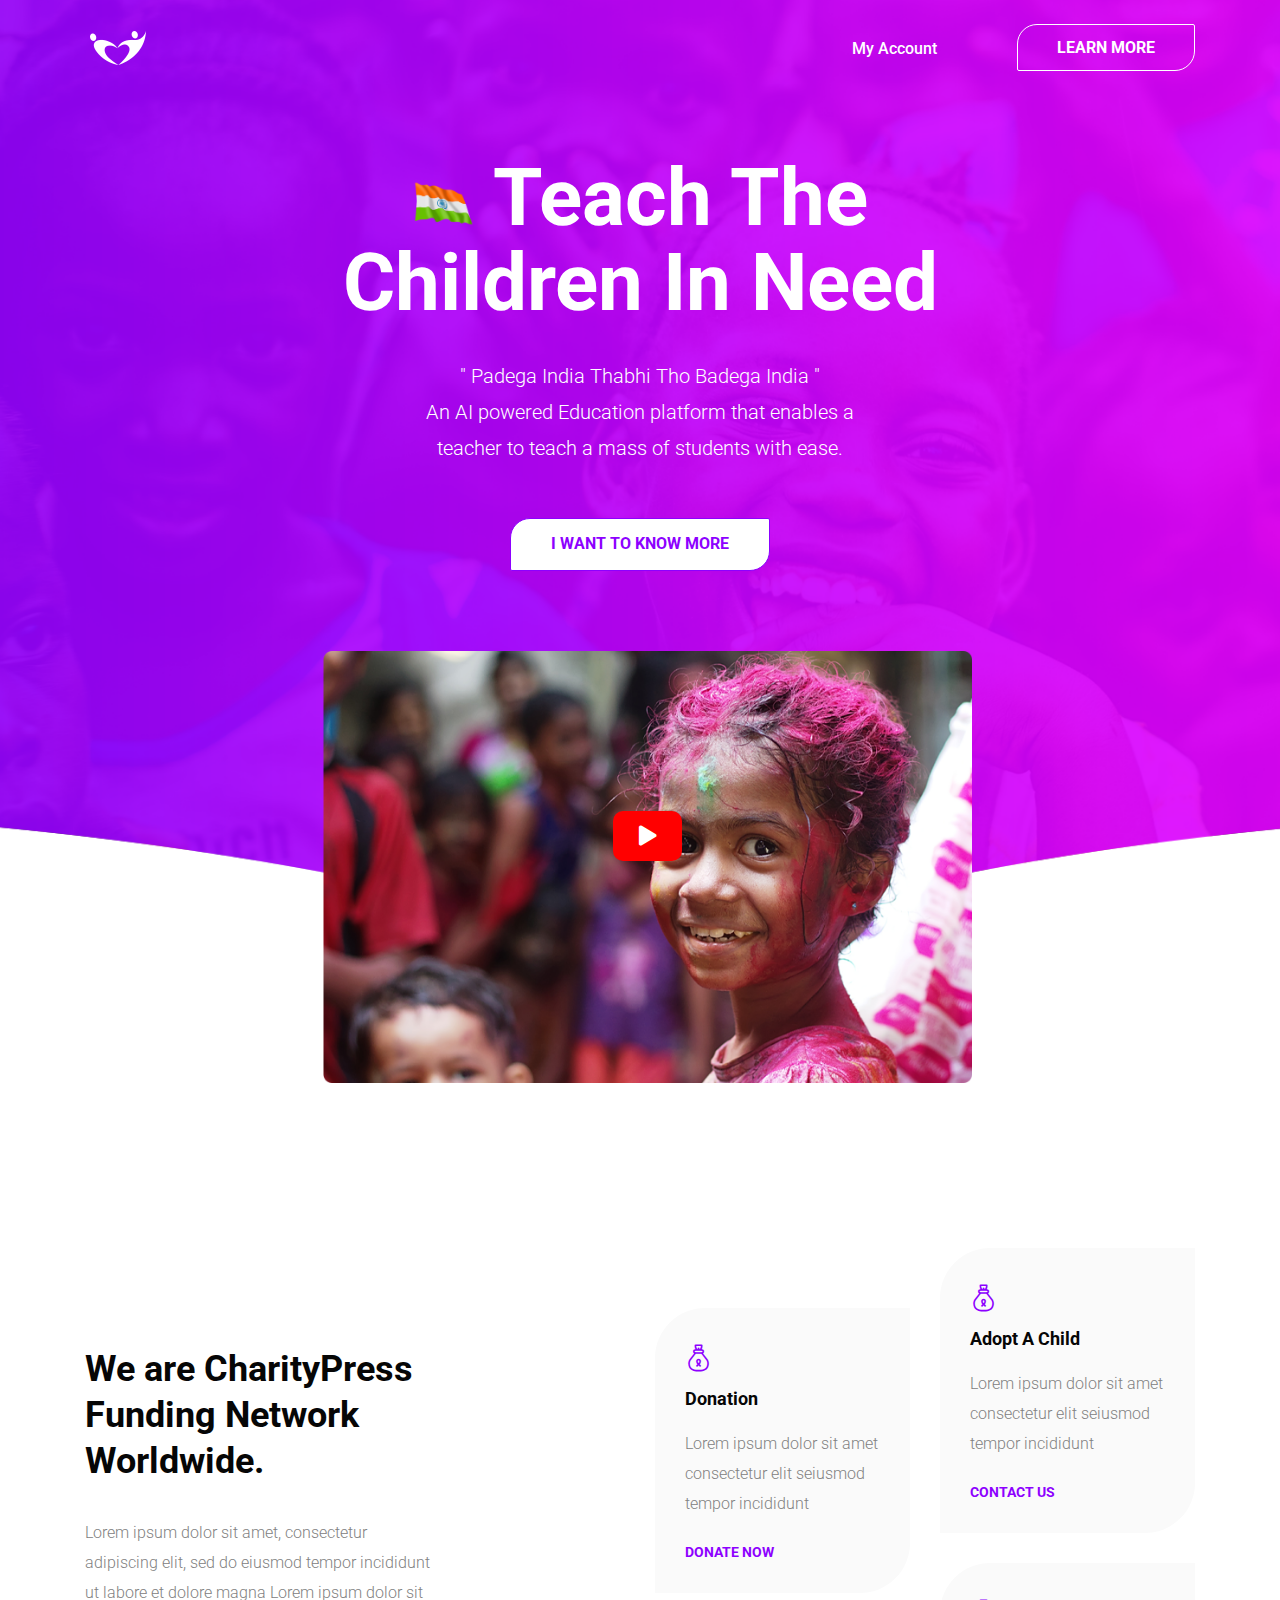
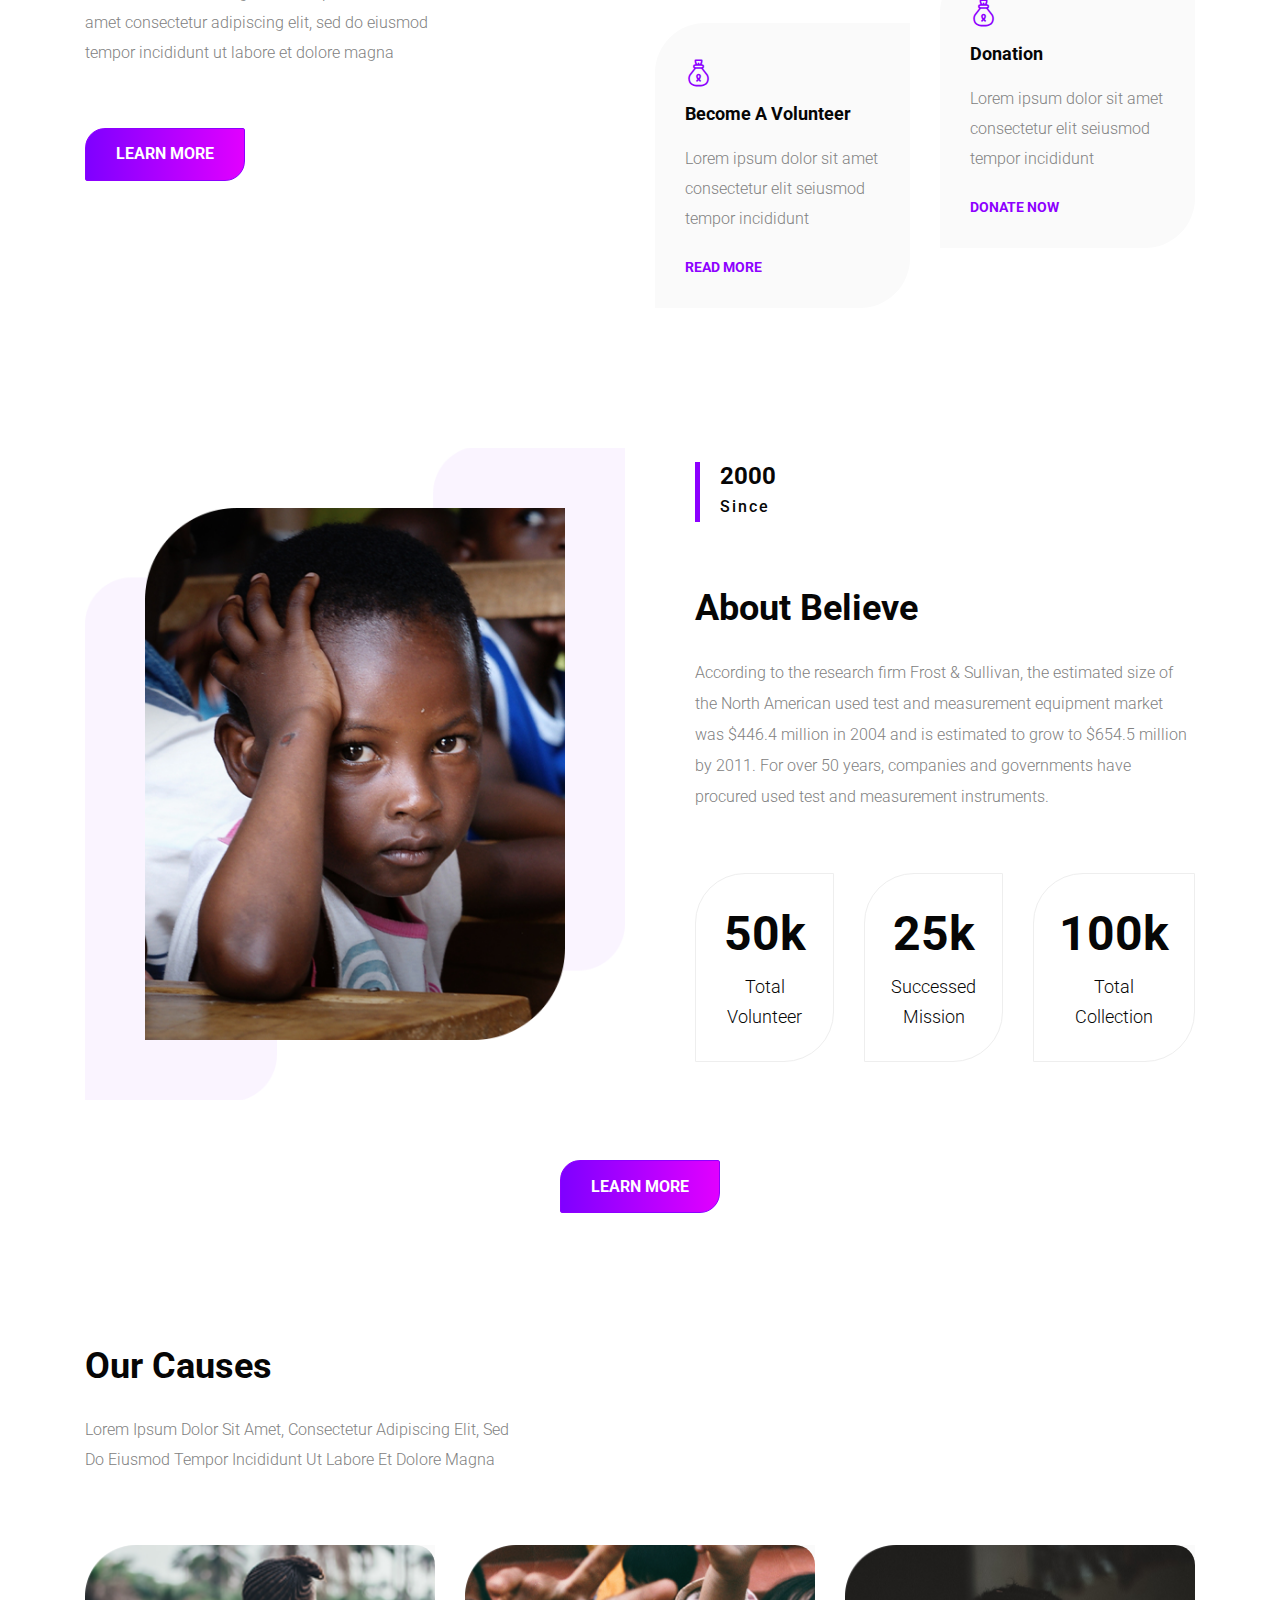
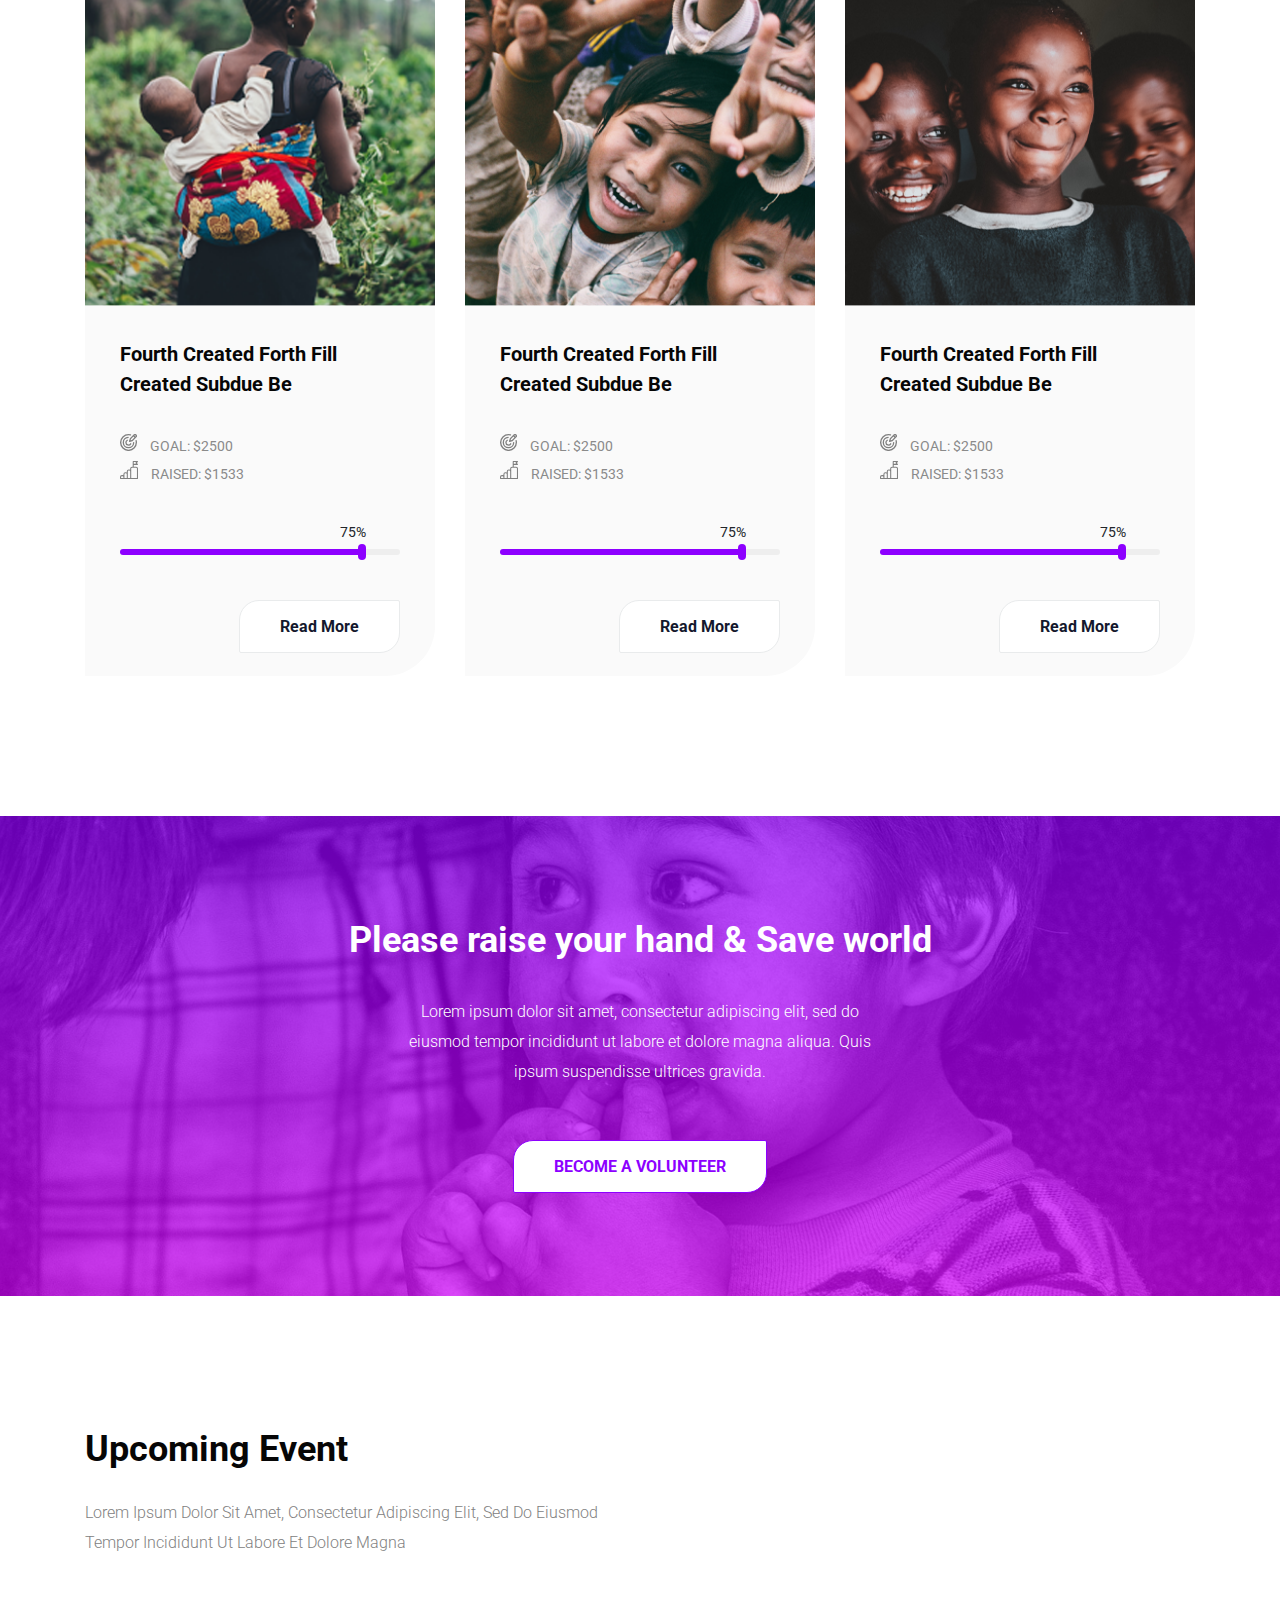
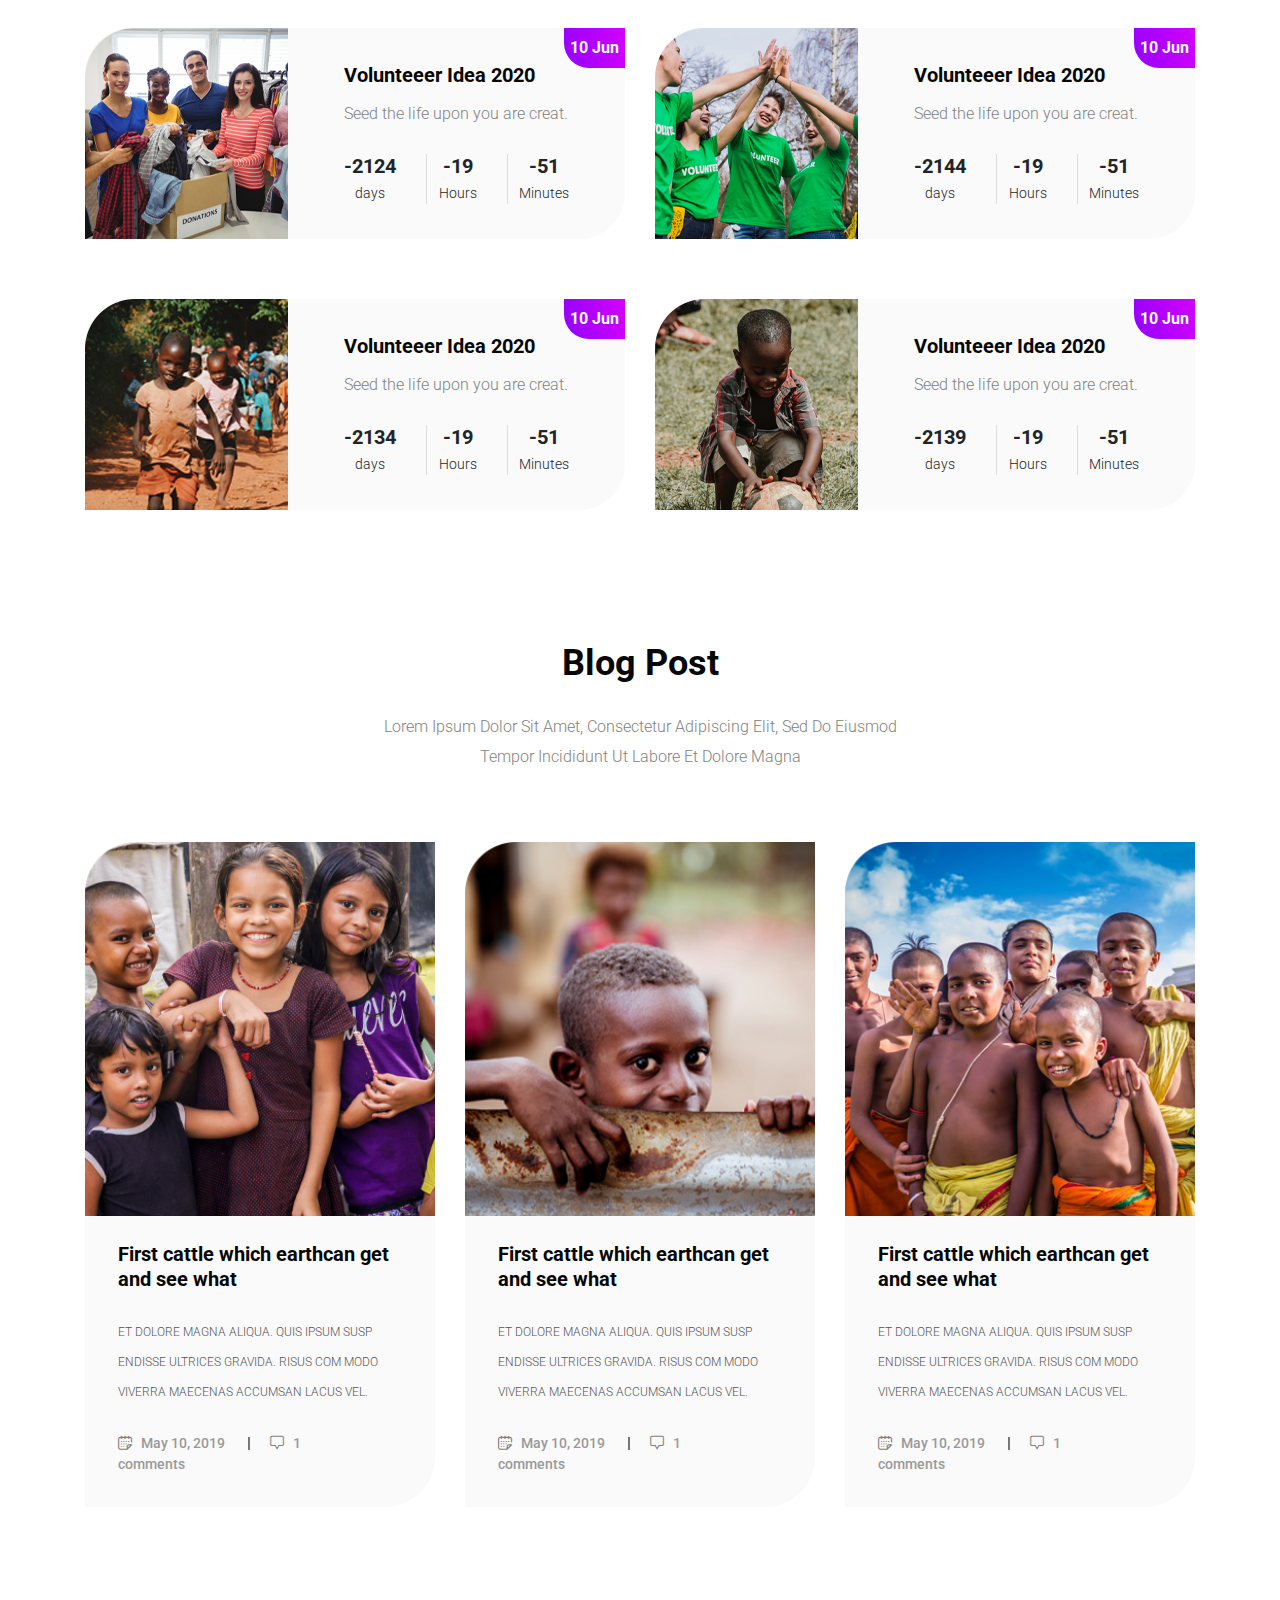
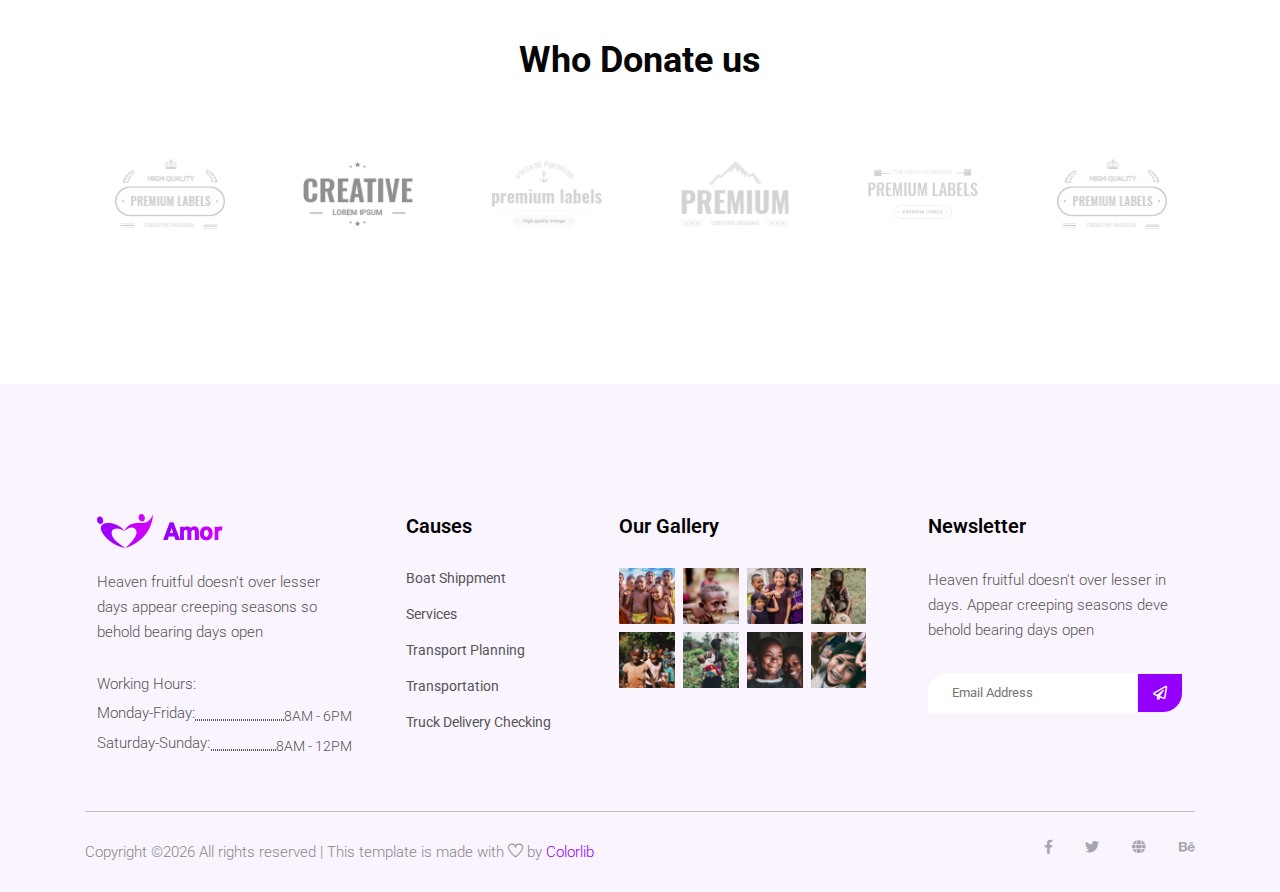
==== index.html @ 642c75d4 ":Website" ====
<!doctype html>
<html lang="en">

<head>
    <!-- Required meta tags -->
    <meta charset="utf-8">
    <meta name="viewport" content="width=device-width, initial-scale=1, shrink-to-fit=no">
    <title>Chl Padthe Hai</title>
    <link rel="icon" href="img/favicon.png">
    <!-- Bootstrap CSS -->
    <link rel="stylesheet" href="css/bootstrap.min.css">
    <!-- animate CSS -->
    <link rel="stylesheet" href="css/animate.css">
    <!-- owl carousel CSS -->
    <link rel="stylesheet" href="css/owl.carousel.min.css">
    <!-- themify CSS -->
    <link rel="stylesheet" href="css/themify-icons.css">
    <!-- font awesome CSS -->
    <link rel="stylesheet" href="css/all.css">
    <!-- flaticon CSS -->
    <link rel="stylesheet" href="css/flaticon.css">
    <!-- magnific popup CSS -->
    <link rel="stylesheet" href="css/magnific-popup.css">
    <!-- nice select CSS -->
    <link rel="stylesheet" href="css/nice-select.css">
    <!-- swiper CSS -->
    <link rel="stylesheet" href="css/slick.css">
    <!-- style CSS -->
    <link rel="stylesheet" href="css/style.css">
</head>

<body>
    <!--::header part start::-->
    <header class="main_menu home_menu">
        <div class="container">
            <div class="row align-items-center">
                <div class="col-lg-12">
                    <nav class="navbar navbar-expand-lg navbar-light">
                        <a class="navbar-brand" href="index.html"> <img src="img/logo.png" alt="logo"> </a>
                        <button class="navbar-toggler" type="button" data-toggle="collapse"
                            data-target="#navbarSupportedContent" aria-controls="navbarSupportedContent"
                            aria-expanded="false" aria-label="Toggle navigation">
                            <span class="ti-menu"></span>
                        </button>

                        <div class="collapse navbar-collapse main-menu-item justify-content-end"
                            id="navbarSupportedContent">
                            <ul class="navbar-nav align-items-center">
                                

                                <li class="nav-item">
                                    <a class="nav-link" href="contact.html">My Account</a>
                                </li>
                                <li class="d-none d-lg-block">
                                    <a class="btn_2" href="#">learn more</a>
                                </li>
                            </ul>
                        </div>
                    </nav>
                </div>
            </div>
        </div>
    </header>
    <!-- Header part end-->

    <!-- banner part start-->
    <section class="banner_part">
        <div class="container">
            <div class="row align-items-center justify-content-center">
                <div class="col-lg-7">
                    <div class="banner_text text-center">
                        <div class="banner_text_iner">
                            <h1><img src="img/india.png" style="width: 10%; height: 10%"> Teach The <br>
                                Children in Need </h1>
                            <p>" Padega India Thabhi Tho Badega India "<br/> An AI powered Education platform that enables a teacher to
                                teach a mass of students with ease.
                                </p>
                            <a href="#" class="btn_2">I Want To Know More</a>
                        </div>
                    </div>
                </div>

                <div class="col-lg-7">
                    <div class="banner_video">
                        <div class="banner_video_iner">
                            <br/><br/><br/>
                            <img src="img/banner_video.png" alt="">
                            <div class="extends_video">
                                <a id="play-video_1" class="video-play-button popup-youtube"
                                    href="https://www.youtube.com/watch?v=pBFQdxA-apI">
                                    <span class="fas fa-play"></span>
                                </a>
                            </div>
                        </div>
                    </div>
                </div>
            </div>
        </div>
    </section>
    <!-- banner part start-->

    <!-- service part start-->
    <section class="service_part">
        <div class="container">
            <div class="row justify-content-between align-items-center">
                <div class="col-lg-4 col-sm-10">
                    <div class="service_text">
                        <h2>We are CharityPress
                            Funding Network
                            Worldwide.</h2>
                        <p>Lorem ipsum dolor sit amet, consectetur adipiscing elit,
                            sed do eiusmod tempor incididunt ut labore et dolore magna
                            Lorem ipsum dolor sit amet consectetur adipiscing elit,
                            sed do eiusmod tempor incididunt ut labore et dolore magna </p>
                        <a href="service.html" class="btn_3">learn more</a>
                    </div>
                </div>
                <div class="col-lg-7 col-xl-6">
                    <div class="service_part_iner">
                        <div class="row">
                            <div class="col-lg-6 col-sm-6">
                                <div class="single_service_text ">
                                    <i class="flaticon-money"></i>
                                    <h4>Donation</h4>
                                    <p>Lorem ipsum dolor sit amet consectetur elit seiusmod tempor incididunt</p>
                                    <a href="#">donate now</a>
                                </div>
                            </div>
                            <div class="col-lg-6 col-sm-6">
                                <div class="single_service_text">
                                    <i class="flaticon-money"></i>
                                    <h4>Adopt A Child</h4>
                                    <p>Lorem ipsum dolor sit amet consectetur elit seiusmod tempor incididunt</p>
                                    <a href="#">contact us</a>
                                </div>
                            </div>
                            <div class="col-lg-6 col-sm-6">
                                <div class="single_service_text">
                                    <i class="flaticon-money"></i>
                                    <h4>Become A Volunteer</h4>
                                    <p>Lorem ipsum dolor sit amet consectetur elit seiusmod tempor incididunt</p>
                                    <a href="#">read more</a>
                                </div>
                            </div>
                            <div class="col-lg-6 col-sm-6">
                                <div class="single_service_text">
                                    <i class="flaticon-money"></i>
                                    <h4>Donation</h4>
                                    <p>Lorem ipsum dolor sit amet consectetur elit seiusmod tempor incididunt</p>
                                    <a href="#">donate now</a>
                                </div>
                            </div>
                        </div>
                    </div>
                </div>
            </div>
        </div>
    </section>
    <!-- service part end-->

    <!-- about part end-->
    <section class="about_us">
        <div class="container">
            <div class="row justify-content-between align-items-center">
                <div class="col-lg-6">
                    <div class="about_us_img">
                        <img src="img/top_service.png" alt="">
                    </div>
                </div>
                <div class="col-lg-6">
                    <div class="about_us_text">
                        <h5>
                            2000<br><span>since</span>
                        </h5>
                        <h2>About Believe</h2>
                        <p>According to the research firm Frost & Sullivan, the estimated
                            size of the North American used test and measurement equipment
                            market was $446.4 million in 2004 and is estimated to grow to
                            $654.5 million by 2011. For over 50 years, companies and governments
                            have procured used test and measurement instruments.</p>
                        <div class="banner_item">
                            <div class="single_item">
                                <h2> <span class="count">50</span>k</h2>
                                <h5>Total
                                    Volunteer</h5>
                            </div>
                            <div class="single_item">
                                <h2><span class="count">25</span>k</h2>
                                <h5>Successed
                                    Mission</h5>
                            </div>
                            <div class="single_item">
                                <h2><span class="count">100</span>k</h2>
                                <h5>Total
                                    Collection</h5>
                            </div>
                        </div>
                        
                    </div>
                   
                </div>
                <div class="col-lg-12">
                    <div class="text-center about_btn">
                            <a class="btn_3 " href="#">learn more</a>
                    </div>
                </div>
            </div>
        </div>
    </section>
    <!-- about part end-->

    <!--::passion part start::-->
    <section class="passion_part passion_section_padding">
        <div class="container">
            <div class="row">
                <div class="col-xl-5 col-md-8">
                    <div class="section_tittle">
                        <h2>Our Causes</h2>
                        <p>Lorem ipsum dolor sit amet, consectetur adipiscing elit,
                            sed do eiusmod tempor incididunt ut labore et dolore magna </p>

                    </div>
                </div>
            </div>
            <div class="row">
                <div class="col-sm-6 col-lg-4 col-xl-4">
                    <div class="single-home-passion">
                        <div class="card">
                            <img src="img/passion/passion_1.png" class="card-img-top" alt="blog">
                            <div class="card-body">

                                <a href="#">
                                    <h5 class="card-title">Fourth created forth fill
                                        created subdue be </h5>
                                </a>
                                <ul>
                                    <li><img src="img/icon/passion_1.svg" alt=""> Goal: $2500</li>
                                    <li><img src="img/icon/passion_2.svg" alt=""> Raised: $1533</li>
                                </ul>
                                <div class="skill">
                                        <div class="skill-bar skill11 wow slideInLeft animated">
                                            <span class="skill-count11">75%</span>
                                        </div>
                                    </div>
                                <a href="#" class="btn_2">read more</a>
                            </div>
                        </div>
                    </div>
                </div>
                <div class="col-sm-6 col-lg-4 col-xl-4">
                    <div class="single-home-passion">
                        <div class="card">
                            <img src="img/passion/passion_2.png" class="card-img-top" alt="blog">
                            <div class="card-body">
                                <a href="#">
                                    <h5 class="card-title">Fourth created forth fill
                                        created subdue be </h5>
                                </a>
                                <ul>
                                    <li><img src="img/icon/passion_1.svg" alt=""> Goal: $2500</li>
                                    <li><img src="img/icon/passion_2.svg" alt=""> Raised: $1533</li>
                                </ul>
                                <div class="skill">
                                        <div class="skill-bar skill11 wow slideInLeft animated">
                                            <span class="skill-count11">75%</span>
                                        </div>
                                    </div>
                                <a href="#" class="btn_2">read more</a>

                            </div>
                        </div>
                    </div>
                </div>
                <div class="col-sm-6 col-lg-4 col-xl-4">
                    <div class="single-home-passion">
                        <div class="card">
                            <img src="img/passion/passion_3.png" class="card-img-top" alt="blog">
                            <div class="card-body">
                                <a href="#">
                                    <h5 class="card-title">Fourth created forth fill
                                        created subdue be </h5>
                                </a>
                                <ul>
                                    <li><img src="img/icon/passion_1.svg" alt=""> Goal: $2500</li>
                                    <li><img src="img/icon/passion_2.svg" alt=""> Raised: $1533</li>
                                </ul>
                                <div class="skill">
                                        <div class="skill-bar skill11 wow slideInLeft animated">
                                            <span class="skill-count11">75%</span>
                                        </div>
                                    </div>
                                <a href="#" class="btn_2">read more</a>
                            </div>
                        </div>
                    </div>
                </div>
            </div>
        </div>
    </section>
    <!--::passion part end::-->

    <!-- intro_video_bg start-->
    <section class="intro_video_bg">
        <div class="container">
            <div class="row justify-content-center">
                <div class="col-md-8 col-lg-8">
                    <div class="intro_video_iner text-center">
                        <h2>Please raise your hand & Save world </h2>
                        <p>Lorem ipsum dolor sit amet, consectetur adipiscing elit,
                            sed do eiusmod tempor incididunt ut labore et dolore magna
                            aliqua. Quis ipsum suspendisse ultrices gravida.</p>
                        <a href="#" class="btn_2">Become a Volunteer</a>
                    </div>
                </div>
            </div>
        </div>
    </section>
    <!-- intro_video_bg part start-->

    <!--::event_part start::-->
    <section class="event_part">
        <div class="container">
            <div class="row">
                <div class="col-xl-6 col-md-8">
                    <div class="section_tittle">
                        <h2>Upcoming Event</h2>
                        <p>Lorem ipsum dolor sit amet, consectetur adipiscing elit,
                            sed do eiusmod tempor incididunt ut labore et dolore magna </p>
                    </div>
                </div>
            </div>
            <div class="row">
                <div class="col-sm-6">
                    <div class="single_event media">
                        <img src="img/event_1.png" class="align-self-center" alt="...">
                        <div class="tricker">10 Jun</div>
                        <div class="media-body align-self-center">
                            <h5 class="mt-0">Volunteeer Idea 2020</h5>
                            <p>Seed the life upon you are creat.</p>
                            <ul>
                                <li><span id="days"></span>days</li>
                                <li><span id="hours"></span>Hours</li>
                                <li><span id="minutes"></span>Minutes</li>
                            </ul>
                        </div>
                    </div>
                </div>
                <div class="col-sm-6">
                    <div class="single_event media">
                        <img src="img/event_2.png" class="align-self-center" alt="...">
                        <div class="tricker">10 Jun</div>
                        <div class="media-body align-self-center">
                            <h5 class="mt-0">Volunteeer Idea 2020</h5>
                            <p>Seed the life upon you are creat.</p>
                            <ul>
                                <li><span id="days1"></span>days</li>
                                <li><span id="hours1"></span>Hours</li>
                                <li><span id="minutes1"></span>Minutes</li>
                            </ul>

                        </div>
                    </div>
                </div>
                <div class="col-sm-6">
                    <div class="single_event media">
                        <img src="img/event_3.png" class="align-self-center" alt="...">
                        <div class="tricker">10 Jun</div>
                        <div class="media-body align-self-center">
                            <h5 class="mt-0">Volunteeer Idea 2020</h5>
                            <p>Seed the life upon you are creat.</p>
                            <ul>
                                <li><span id="days2"></span>days</li>
                                <li><span id="hours2"></span>Hours</li>
                                <li><span id="minutes2"></span>Minutes</li>
                            </ul>
                        </div>
                    </div>
                </div>
                <div class="col-sm-6">
                    <div class="single_event media">
                        <img src="img/event_4.png" class="align-self-center" alt="...">
                        <div class="tricker">10 Jun</div>
                        <div class="media-body align-self-center">
                            <h5 class="mt-0">Volunteeer Idea 2020</h5>
                            <p>Seed the life upon you are creat.</p>
                            <ul>
                                <li><span id="days3"></span>days</li>
                                <li><span id="hours3"></span>Hours</li>
                                <li><span id="minutes3"></span>Minutes</li>
                            </ul>
                        </div>
                    </div>
                </div>
            </div>
        </div>
    </section>
    <!--::event_part end::-->

    <!--::blog_part start::-->
    <section class="blog_part padding_bottom">
        <div class="container">
            <div class="row justify-content-center">
                <div class="col-xl-6 col-md-8">
                    <div class="section_tittle text-center">
                        <h2>Blog Post</h2>
                        <p>Lorem ipsum dolor sit amet, consectetur adipiscing elit,
                            sed do eiusmod tempor incididunt ut labore et dolore magna </p>
                    </div>
                </div>
            </div>
            <div class="row">
                <div class="col-lg-4 col-sm-6">
                    <div class="single_blog">
                        <div class="appartment_img">
                            <img src="img/blog/blog_1.png" alt="">
                        </div>
                        <div class="single_appartment_content">
                            <a href="blog.html">
                                <h4>First cattle which earthcan get
                                    and see what

                                </h4>
                            </a>
                            <p>et dolore magna aliqua. Quis ipsum susp endisse ultrices gravida.
                                Risus com modo viverra maecenas accumsan lacus vel. </p>
                            <ul class="list-unstyled">
                                <li><a href=""> <span class="flaticon-calendar"></span> </a> May 10, 2019</li>
                                <li><a href=""> <span class="flaticon-comment"></span> </a> 1 comments</li>
                            </ul>
                        </div>
                    </div>
                </div>
                <div class="col-lg-4 col-sm-6">
                    <div class="single_blog">
                        <div class="appartment_img">
                            <img src="img/blog/blog_2.png" alt="">
                        </div>
                        <div class="single_appartment_content">
                            <a href="blog.html">
                                <h4>First cattle which earthcan get
                                    and see what

                                </h4>
                            </a>
                            <p>et dolore magna aliqua. Quis ipsum susp endisse ultrices gravida.
                                Risus com modo viverra maecenas accumsan lacus vel.
                            </p>
                            <ul class="list-unstyled">
                                <li><a href=""> <span class="flaticon-calendar"></span> </a> May 10, 2019</li>
                                <li><a href=""> <span class="flaticon-comment"></span> </a> 1 comments</li>
                            </ul>
                        </div>
                    </div>
                </div>
                <div class="col-lg-4 col-sm-6">
                    <div class="single_blog">
                        <div class="appartment_img">
                            <img src="img/blog/blog_3.png" alt="">
                        </div>
                        <div class="single_appartment_content">
                            <a href="blog.html">
                                <h4>First cattle which earthcan get
                                    and see what
                                </h4>
                            </a>
                            <p>et dolore magna aliqua. Quis ipsum susp endisse ultrices gravida.
                                Risus com modo viverra maecenas accumsan lacus vel.
                            </p>
                            <ul class="list-unstyled">
                                <li><a href=""> <span class="flaticon-calendar"></span> </a> May 10, 2019</li>
                                <li><a href=""> <span class="flaticon-comment"></span> </a> 1 comments</li>
                            </ul>
                        </div>
                    </div>
                </div>
            </div>
        </div>
    </section>
    <!--::blog_part end::-->

    <!--::our client part start::-->
    <section class="client_part padding_bottom">
        <div class="container">
            <div class="row justify-content-center">
                <div class="col-xl-6">
                    <div class="section_tittle text-center">
                        <h2>Who Donate us</h2>
                    </div>
                </div>
            </div>
            <div class="row align-items-center">
                <div class="col-lg-12">
                    <div class="client_logo owl-carousel">
                        <div class="single_client_logo">
                            <img src="img/client_logo/Logo_1.png" alt="">
                        </div>
                        <div class="single_client_logo">
                            <img src="img/client_logo/Logo_2.png" alt="">
                        </div>
                        <div class="single_client_logo">
                            <img src="img/client_logo/Logo_3.png" alt="">
                        </div>
                        <div class="single_client_logo">
                            <img src="img/client_logo/Logo_4.png" alt="">
                        </div>
                        <div class="single_client_logo">
                            <img src="img/client_logo/Logo_5.png" alt="">
                        </div>
                    </div>
                </div>
            </div>
        </div>
    </section>
    <!--::our client part end::-->

    <!--::footer_part start::-->
    <footer class="footer_part">
        <div class="container">
            <div class="row justify-content-around">
                <div class="col-sm-6 col-lg-3">
                    <div class="single_footer_part">
                        <img src="img/footer_logo.png" class="footer_logo" alt="">
                        <p>Heaven fruitful doesn't over lesser days appear creeping seasons so behold bearing days open
                        </p>
                        <div class="work_hours">
                            <h5>Working Hours:</h5>
                            <ul>
                                <li> <p> Monday-Friday:</p> <span> 8AM - 6PM</span></li>
                                <li> <p>Saturday-Sunday:</p> <span> 8AM - 12PM</span></li>
                            </ul>
                        </div>
                    </div>
                </div>
                <div class="col-sm-6 col-lg-2">
                    <div class="single_footer_part">
                        <h4>Causes</h4>
                        <ul class="list-unstyled">
                            <li><a href="">Boat Shippment</a></li>
                            <li><a href="">Services</a></li>
                            <li><a href="">Transport Planning</a></li>
                            <li><a href="">Transportation</a></li>
                            <li><a href="">Truck Delivery Checking</a></li>
                        </ul>
                    </div>
                </div>
                <div class="col-sm-6 col-lg-3">
                    <div class="single_footer_part footer_3">
                        <h4> our Gallery</h4>
                        <div class="footer_img">
                            <div class="single_footer_img">
                                <img src="img/footer_img/footer_img_1.png" alt="">
                            </div>
                            <div class="single_footer_img">
                                <img src="img/footer_img/footer_img_2.png" alt="">
                            </div>
                            <div class="single_footer_img">
                                <img src="img/footer_img/footer_img_3.png" alt="">
                            </div>
                            <div class="single_footer_img">
                                <img src="img/footer_img/footer_img_4.png" alt="">
                            </div>
                            <div class="single_footer_img">
                                <img src="img/footer_img/footer_img_5.png" alt="">
                            </div>
                            <div class="single_footer_img">
                                <img src="img/footer_img/footer_img_6.png" alt="">
                            </div>
                            <div class="single_footer_img">
                                <img src="img/footer_img/footer_img_7.png" alt="">
                            </div>
                            <div class="single_footer_img">
                                <img src="img/footer_img/footer_img_8.png" alt="">
                            </div>
                        </div>
                    </div>
                </div>
                <div class="col-sm-6 col-lg-3">
                    <div class="single_footer_part">
                        <h4>Newsletter</h4>
                        <p>Heaven fruitful doesn't over lesser in days. Appear creeping seasons deve behold bearing days
                            open
                        </p>
                        <div id="mc_embed_signup">
                            <form target="_blank"
                                action="https://spondonit.us12.list-manage.com/subscribe/post?u=1462626880ade1ac87bd9c93a&amp;id=92a4423d01"
                                method="get" class="subscribe_form relative mail_part" required>
                                <input type="email" name="email" id="newsletter-form-email" placeholder="Email Address"
                                    class="placeholder hide-on-focus" onfocus="this.placeholder = ''"
                                    onblur="this.placeholder = ' Email Address '" required="" type="email">
                                <button type="submit" name="submit" id="newsletter-submit"
                                    class="email_icon newsletter-submit button-contactForm"><i
                                        class="far fa-paper-plane"></i></button>
                                <div class="mt-10 info"></div>
                            </form>
                        </div>
                    </div>
                </div>
            </div>
            <hr>
            <div class="row">
                <div class="col-lg-6">
                    <div class="copyright_text">
                        <P><!-- Link back to Colorlib can't be removed. Template is licensed under CC BY 3.0. -->
Copyright &copy;<script>document.write(new Date().getFullYear());</script> All rights reserved | This template is made with <i class="ti-heart" aria-hidden="true"></i> by <a href="https://colorlib.com" target="_blank">Colorlib</a>
<!-- Link back to Colorlib can't be removed. Template is licensed under CC BY 3.0. --></P>
                    </div>
                </div>
                <div class="col-lg-6">
                    <div class="footer_icon social_icon">
                        <ul class="list-unstyled">
                            <li><a href="#" class="single_social_icon"><i class="fab fa-facebook-f"></i></a></li>
                            <li><a href="#" class="single_social_icon"><i class="fab fa-twitter"></i></a></li>
                            <li><a href="#" class="single_social_icon"><i class="fas fa-globe"></i></a></li>
                            <li><a href="#" class="single_social_icon"><i class="fab fa-behance"></i></a></li>
                        </ul>
                    </div>
                </div>
            </div>
        </div>
    </footer>
    <!--::footer_part end::-->

    <!-- jquery plugins here-->

    <script src="js/jquery-1.12.1.min.js"></script>
    <!-- popper js -->
    <script src="js/popper.min.js"></script>
    <!-- bootstrap js -->
    <script src="js/bootstrap.min.js"></script>
    <!-- easing js -->
    <script src="js/jquery.magnific-popup.js"></script>
    <!-- swiper js -->
    <script src="js/swiper.min.js"></script>
    <script src="js/wow.min.js"></script>
    <script src="js/jquery.smooth-scroll.min.js"></script>
    <!-- swiper js -->
    <script src="js/masonry.pkgd.js"></script>
    <!-- particles js -->
    <script src="js/owl.carousel.min.js"></script>
    <script src="js/jquery.nice-select.min.js"></script>
    <!-- swiper js -->
    <script src="js/slick.min.js"></script>
    <script src="js/jquery.counterup.min.js"></script>
    <script src="js/waypoints.min.js"></script>
    <script src="js/countdown.jquery.min.js"></script>
    <script src="js/timer.js"></script>
    <!-- contact js -->
    <script src="js/jquery.ajaxchimp.min.js"></script>
    <script src="js/jquery.form.js"></script>
    <script src="js/jquery.validate.min.js"></script>
    <script src="js/mail-script.js"></script>
    <script src="js/contact.js"></script>
    <!-- custom js -->
    <script src="js/custom.js"></script>
</body>

</html>
---- css/themify-icons.css ----
@font-face {
	font-family: 'themify';
	src:url('../fonts/themify.eot?-fvbane');
	src:url('../fonts/themify.eot?#iefix-fvbane') format('embedded-opentype'),
		url('../fonts/themify.woff?-fvbane') format('woff'),
		url('../fonts/themify.ttf?-fvbane') format('truetype'),
		url('../fonts/themify.svg?-fvbane#themify') format('svg');
	font-weight: normal;
	font-style: normal;
}

[class^="ti-"], [class*=" ti-"] {
	font-family: 'themify';
	speak: none;
	font-style: normal;
	font-weight: normal;
	font-variant: normal;
	text-transform: none;
	line-height: 1;

	/* Better Font Rendering =========== */
	-webkit-font-smoothing: antialiased;
	-moz-osx-font-smoothing: grayscale;
}

.ti-wand:before {
	content: "\e600";
}
.ti-volume:before {
	content: "\e601";
}
.ti-user:before {
	content: "\e602";
}
.ti-unlock:before {
	content: "\e603";
}
.ti-unlink:before {
	content: "\e604";
}
.ti-trash:before {
	content: "\e605";
}
.ti-thought:before {
	content: "\e606";
}
.ti-target:before {
	content: "\e607";
}
.ti-tag:before {
	content: "\e608";
}
.ti-tablet:before {
	content: "\e609";
}
.ti-star:before {
	content: "\e60a";
}
.ti-spray:before {
	content: "\e60b";
}
.ti-signal:before {
	content: "\e60c";
}
.ti-shopping-cart:before {
	content: "\e60d";
}
.ti-shopping-cart-full:before {
	content: "\e60e";
}
.ti-settings:before {
	content: "\e60f";
}
.ti-search:before {
	content: "\e610";
}
.ti-zoom-in:before {
	content: "\e611";
}
.ti-zoom-out:before {
	content: "\e612";
}
.ti-cut:before {
	content: "\e613";
}
.ti-ruler:before {
	content: "\e614";
}
.ti-ruler-pencil:before {
	content: "\e615";
}
.ti-ruler-alt:before {
	content: "\e616";
}
.ti-bookmark:before {
	content: "\e617";
}
.ti-bookmark-alt:before {
	content: "\e618";
}
.ti-reload:before {
	content: "\e619";
}
.ti-plus:before {
	content: "\e61a";
}
.ti-pin:before {
	content: "\e61b";
}
.ti-pencil:before {
	content: "\e61c";
}
.ti-pencil-alt:before {
	content: "\e61d";
}
.ti-paint-roller:before {
	content: "\e61e";
}
.ti-paint-bucket:before {
	content: "\e61f";
}
.ti-na:before {
	content: "\e620";
}
.ti-mobile:before {
	content: "\e621";
}
.ti-minus:before {
	content: "\e622";
}
.ti-medall:before {
	content: "\e623";
}
.ti-medall-alt:before {
	content: "\e624";
}
.ti-marker:before {
	content: "\e625";
}
.ti-marker-alt:before {
	content: "\e626";
}
.ti-arrow-up:before {
	content: "\e627";
}
.ti-arrow-right:before {
	content: "\e628";
}
.ti-arrow-left:before {
	content: "\e629";
}
.ti-arrow-down:before {
	content: "\e62a";
}
.ti-lock:before {
	content: "\e62b";
}
.ti-location-arrow:before {
	content: "\e62c";
}
.ti-link:before {
	content: "\e62d";
}
.ti-layout:before {
	content: "\e62e";
}
.ti-layers:before {
	content: "\e62f";
}
.ti-layers-alt:before {
	content: "\e630";
}
.ti-key:before {
	content: "\e631";
}
.ti-import:before {
	content: "\e632";
}
.ti-image:before {
	content: "\e633";
}
.ti-heart:before {
	content: "\e634";
}
.ti-heart-broken:before {
	content: "\e635";
}
.ti-hand-stop:before {
	content: "\e636";
}
.ti-hand-open:before {
	content: "\e637";
}
.ti-hand-drag:before {
	content: "\e638";
}
.ti-folder:before {
	content: "\e639";
}
.ti-flag:before {
	content: "\e63a";
}
.ti-flag-alt:before {
	content: "\e63b";
}
.ti-flag-alt-2:before {
	content: "\e63c";
}
.ti-eye:before {
	content: "\e63d";
}
.ti-export:before {
	content: "\e63e";
}
.ti-exchange-vertical:before {
	content: "\e63f";
}
.ti-desktop:before {
	content: "\e640";
}
.ti-cup:before {
	content: "\e641";
}
.ti-crown:before {
	content: "\e642";
}
.ti-comments:before {
	content: "\e643";
}
.ti-comment:before {
	content: "\e644";
}
.ti-comment-alt:before {
	content: "\e645";
}
.ti-close:before {
	content: "\e646";
}
.ti-clip:before {
	content: "\e647";
}
.ti-angle-up:before {
	content: "\e648";
}
.ti-angle-right:before {
	content: "\e649";
}
.ti-angle-left:before {
	content: "\e64a";
}
.ti-angle-down:before {
	content: "\e64b";
}
.ti-check:before {
	content: "\e64c";
}
.ti-check-box:before {
	content: "\e64d";
}
.ti-camera:before {
	content: "\e64e";
}
.ti-announcement:before {
	content: "\e64f";
}
.ti-brush:before {
	content: "\e650";
}
.ti-briefcase:before {
	content: "\e651";
}
.ti-bolt:before {
	content: "\e652";
}
.ti-bolt-alt:before {
	content: "\e653";
}
.ti-blackboard:before {
	content: "\e654";
}
.ti-bag:before {
	content: "\e655";
}
.ti-move:before {
	content: "\e656";
}
.ti-arrows-vertical:before {
	content: "\e657";
}
.ti-arrows-horizontal:before {
	content: "\e658";
}
.ti-fullscreen:before {
	content: "\e659";
}
.ti-arrow-top-right:before {
	content: "\e65a";
}
.ti-arrow-top-left:before {
	content: "\e65b";
}
.ti-arrow-circle-up:before {
	content: "\e65c";
}
.ti-arrow-circle-right:before {
	content: "\e65d";
}
.ti-arrow-circle-left:before {
	content: "\e65e";
}
.ti-arrow-circle-down:before {
	content: "\e65f";
}
.ti-angle-double-up:before {
	content: "\e660";
}
.ti-angle-double-right:before {
	content: "\e661";
}
.ti-angle-double-left:before {
	content: "\e662";
}
.ti-angle-double-down:before {
	content: "\e663";
}
.ti-zip:before {
	content: "\e664";
}
.ti-world:before {
	content: "\e665";
}
.ti-wheelchair:before {
	content: "\e666";
}
.ti-view-list:before {
	content: "\e667";
}
.ti-view-list-alt:before {
	content: "\e668";
}
.ti-view-grid:before {
	content: "\e669";
}
.ti-uppercase:before {
	content: "\e66a";
}
.ti-upload:before {
	content: "\e66b";
}
.ti-underline:before {
	content: "\e66c";
}
.ti-truck:before {
	content: "\e66d";
}
.ti-timer:before {
	content: "\e66e";
}
.ti-ticket:before {
	content: "\e66f";
}
.ti-thumb-up:before {
	content: "\e670";
}
.ti-thumb-down:before {
	content: "\e671";
}
.ti-text:before {
	content: "\e672";
}
.ti-stats-up:before {
	content: "\e673";
}
.ti-stats-down:before {
	content: "\e674";
}
.ti-split-v:before {
	content: "\e675";
}
.ti-split-h:before {
	content: "\e676";
}
.ti-smallcap:before {
	content: "\e677";
}
.ti-shine:before {
	content: "\e678";
}
.ti-shift-right:before {
	content: "\e679";
}
.ti-shift-left:before {
	content: "\e67a";
}
.ti-shield:before {
	content: "\e67b";
}
.ti-notepad:before {
	content: "\e67c";
}
.ti-server:before {
	content: "\e67d";
}
.ti-quote-right:before {
	content: "\e67e";
}
.ti-quote-left:before {
	content: "\e67f";
}
.ti-pulse:before {
	content: "\e680";
}
.ti-printer:before {
	content: "\e681";
}
.ti-power-off:before {
	content: "\e682";
}
.ti-plug:before {
	content: "\e683";
}
.ti-pie-chart:before {
	content: "\e684";
}
.ti-paragraph:before {
	content: "\e685";
}
.ti-panel:before {
	content: "\e686";
}
.ti-package:before {
	content: "\e687";
}
.ti-music:before {
	content: "\e688";
}
.ti-music-alt:before {
	content: "\e689";
}
.ti-mouse:before {
	content: "\e68a";
}
.ti-mouse-alt:before {
	content: "\e68b";
}
.ti-money:before {
	content: "\e68c";
}
.ti-microphone:before {
	content: "\e68d";
}
.ti-menu:before {
	content: "\e68e";
}
.ti-menu-alt:before {
	content: "\e68f";
}
.ti-map:before {
	content: "\e690";
}
.ti-map-alt:before {
	content: "\e691";
}
.ti-loop:before {
	content: "\e692";
}
.ti-location-pin:before {
	content: "\e693";
}
.ti-list:before {
	content: "\e694";
}
.ti-light-bulb:before {
	content: "\e695";
}
.ti-Italic:before {
	content: "\e696";
}
.ti-info:before {
	content: "\e697";
}
.ti-infinite:before {
	content: "\e698";
}
.ti-id-badge:before {
	content: "\e699";
}
.ti-hummer:before {
	content: "\e69a";
}
.ti-home:before {
	content: "\e69b";
}
.ti-help:before {
	content: "\e69c";
}
.ti-headphone:before {
	content: "\e69d";
}
.ti-harddrives:before {
	content: "\e69e";
}
.ti-harddrive:before {
	content: "\e69f";
}
.ti-gift:before {
	content: "\e6a0";
}
.ti-game:before {
	content: "\e6a1";
}
.ti-filter:before {
	content: "\e6a2";
}
.ti-files:before {
	content: "\e6a3";
}
.ti-file:before {
	content: "\e6a4";
}
.ti-eraser:before {
	content: "\e6a5";
}
.ti-envelope:before {
	content: "\e6a6";
}
.ti-download:before {
	content: "\e6a7";
}
.ti-direction:before {
	content: "\e6a8";
}
.ti-direction-alt:before {
	content: "\e6a9";
}
.ti-dashboard:before {
	content: "\e6aa";
}
.ti-control-stop:before {
	content: "\e6ab";
}
.ti-control-shuffle:before {
	content: "\e6ac";
}
.ti-control-play:before {
	content: "\e6ad";
}
.ti-control-pause:before {
	content: "\e6ae";
}
.ti-control-forward:before {
	content: "\e6af";
}
.ti-control-backward:before {
	content: "\e6b0";
}
.ti-cloud:before {
	content: "\e6b1";
}
.ti-cloud-up:before {
	content: "\e6b2";
}
.ti-cloud-down:before {
	content: "\e6b3";
}
.ti-clipboard:before {
	content: "\e6b4";
}
.ti-car:before {
	content: "\e6b5";
}
.ti-calendar:before {
	content: "\e6b6";
}
.ti-book:before {
	content: "\e6b7";
}
.ti-bell:before {
	content: "\e6b8";
}
.ti-basketball:before {
	content: "\e6b9";
}
.ti-bar-chart:before {
	content: "\e6ba";
}
.ti-bar-chart-alt:before {
	content: "\e6bb";
}
.ti-back-right:before {
	content: "\e6bc";
}
.ti-back-left:before {
	content: "\e6bd";
}
.ti-arrows-corner:before {
	content: "\e6be";
}
.ti-archive:before {
	content: "\e6bf";
}
.ti-anchor:before {
	content: "\e6c0";
}
.ti-align-right:before {
	content: "\e6c1";
}
.ti-align-left:before {
	content: "\e6c2";
}
.ti-align-justify:before {
	content: "\e6c3";
}
.ti-align-center:before {
	content: "\e6c4";
}
.ti-alert:before {
	content: "\e6c5";
}
.ti-alarm-clock:before {
	content: "\e6c6";
}
.ti-agenda:before {
	content: "\e6c7";
}
.ti-write:before {
	content: "\e6c8";
}
.ti-window:before {
	content: "\e6c9";
}
.ti-widgetized:before {
	content: "\e6ca";
}
.ti-widget:before {
	content: "\e6cb";
}
.ti-widget-alt:before {
	content: "\e6cc";
}
.ti-wallet:before {
	content: "\e6cd";
}
.ti-video-clapper:before {
	content: "\e6ce";
}
.ti-video-camera:before {
	content: "\e6cf";
}
.ti-vector:before {
	content: "\e6d0";
}
.ti-themify-logo:before {
	content: "\e6d1";
}
.ti-themify-favicon:before {
	content: "\e6d2";
}
.ti-themify-favicon-alt:before {
	content: "\e6d3";
}
.ti-support:before {
	content: "\e6d4";
}
.ti-stamp:before {
	content: "\e6d5";
}
.ti-split-v-alt:before {
	content: "\e6d6";
}
.ti-slice:before {
	content: "\e6d7";
}
.ti-shortcode:before {
	content: "\e6d8";
}
.ti-shift-right-alt:before {
	content: "\e6d9";
}
.ti-shift-left-alt:before {
	content: "\e6da";
}
.ti-ruler-alt-2:before {
	content: "\e6db";
}
.ti-receipt:before {
	content: "\e6dc";
}
.ti-pin2:before {
	content: "\e6dd";
}
.ti-pin-alt:before {
	content: "\e6de";
}
.ti-pencil-alt2:before {
	content: "\e6df";
}
.ti-palette:before {
	content: "\e6e0";
}
.ti-more:before {
	content: "\e6e1";
}
.ti-more-alt:before {
	content: "\e6e2";
}
.ti-microphone-alt:before {
	content: "\e6e3";
}
.ti-magnet:before {
	content: "\e6e4";
}
.ti-line-double:before {
	content: "\e6e5";
}
.ti-line-dotted:before {
	content: "\e6e6";
}
.ti-line-dashed:before {
	content: "\e6e7";
}
.ti-layout-width-full:before {
	content: "\e6e8";
}
.ti-layout-width-default:before {
	content: "\e6e9";
}
.ti-layout-width-default-alt:before {
	content: "\e6ea";
}
.ti-layout-tab:before {
	content: "\e6eb";
}
.ti-layout-tab-window:before {
	content: "\e6ec";
}
.ti-layout-tab-v:before {
	content: "\e6ed";
}
.ti-layout-tab-min:before {
	content: "\e6ee";
}
.ti-layout-slider:before {
	content: "\e6ef";
}
.ti-layout-slider-alt:before {
	content: "\e6f0";
}
.ti-layout-sidebar-right:before {
	content: "\e6f1";
}
.ti-layout-sidebar-none:before {
	content: "\e6f2";
}
.ti-layout-sidebar-left:before {
	content: "\e6f3";
}
.ti-layout-placeholder:before {
	content: "\e6f4";
}
.ti-layout-menu:before {
	content: "\e6f5";
}
.ti-layout-menu-v:before {
	content: "\e6f6";
}
.ti-layout-menu-separated:before {
	content: "\e6f7";
}
.ti-layout-menu-full:before {
	content: "\e6f8";
}
.ti-layout-media-right-alt:before {
	content: "\e6f9";
}
.ti-layout-media-right:before {
	content: "\e6fa";
}
.ti-layout-media-overlay:before {
	content: "\e6fb";
}
.ti-layout-media-overlay-alt:before {
	content: "\e6fc";
}
.ti-layout-media-overlay-alt-2:before {
	content: "\e6fd";
}
.ti-layout-media-left-alt:before {
	content: "\e6fe";
}
.ti-layout-media-left:before {
	content: "\e6ff";
}
.ti-layout-media-center-alt:before {
	content: "\e700";
}
.ti-layout-media-center:before {
	content: "\e701";
}
.ti-layout-list-thumb:before {
	content: "\e702";
}
.ti-layout-list-thumb-alt:before {
	content: "\e703";
}
.ti-layout-list-post:before {
	content: "\e704";
}
.ti-layout-list-large-image:before {
	content: "\e705";
}
.ti-layout-line-solid:before {
	content: "\e706";
}
.ti-layout-grid4:before {
	content: "\e707";
}
.ti-layout-grid3:before {
	content: "\e708";
}
.ti-layout-grid2:before {
	content: "\e709";
}
.ti-layout-grid2-thumb:before {
	content: "\e70a";
}
.ti-layout-cta-right:before {
	content: "\e70b";
}
.ti-layout-cta-left:before {
	content: "\e70c";
}
.ti-layout-cta-center:before {
	content: "\e70d";
}
.ti-layout-cta-btn-right:before {
	content: "\e70e";
}
.ti-layout-cta-btn-left:before {
	content: "\e70f";
}
.ti-layout-column4:before {
	content: "\e710";
}
.ti-layout-column3:before {
	content: "\e711";
}
.ti-layout-column2:before {
	content: "\e712";
}
.ti-layout-accordion-separated:before {
	content: "\e713";
}
.ti-layout-accordion-merged:before {
	content: "\e714";
}
.ti-layout-accordion-list:before {
	content: "\e715";
}
.ti-ink-pen:before {
	content: "\e716";
}
.ti-info-alt:before {
	content: "\e717";
}
.ti-help-alt:before {
	content: "\e718";
}
.ti-headphone-alt:before {
	content: "\e719";
}
.ti-hand-point-up:before {
	content: "\e71a";
}
.ti-hand-point-right:before {
	content: "\e71b";
}
.ti-hand-point-left:before {
	content: "\e71c";
}
.ti-hand-point-down:before {
	content: "\e71d";
}
.ti-gallery:before {
	content: "\e71e";
}
.ti-face-smile:before {
	content: "\e71f";
}
.ti-face-sad:before {
	content: "\e720";
}
.ti-credit-card:before {
	content: "\e721";
}
.ti-control-skip-forward:before {
	content: "\e722";
}
.ti-control-skip-backward:before {
	content: "\e723";
}
.ti-control-record:before {
	content: "\e724";
}
.ti-control-eject:before {
	content: "\e725";
}
.ti-comments-smiley:before {
	content: "\e726";
}
.ti-brush-alt:before {
	content: "\e727";
}
.ti-youtube:before {
	content: "\e728";
}
.ti-vimeo:before {
	content: "\e729";
}
.ti-twitter:before {
	content: "\e72a";
}
.ti-time:before {
	content: "\e72b";
}
.ti-tumblr:before {
	content: "\e72c";
}
.ti-skype:before {
	content: "\e72d";
}
.ti-share:before {
	content: "\e72e";
}
.ti-share-alt:before {
	content: "\e72f";
}
.ti-rocket:before {
	content: "\e730";
}
.ti-pinterest:before {
	content: "\e731";
}
.ti-new-window:before {
	content: "\e732";
}
.ti-microsoft:before {
	content: "\e733";
}
.ti-list-ol:before {
	content: "\e734";
}
.ti-linkedin:before {
	content: "\e735";
}
.ti-layout-sidebar-2:before {
	content: "\e736";
}
.ti-layout-grid4-alt:before {
	content: "\e737";
}
.ti-layout-grid3-alt:before {
	content: "\e738";
}
.ti-layout-grid2-alt:before {
	content: "\e739";
}
.ti-layout-column4-alt:before {
	content: "\e73a";
}
.ti-layout-column3-alt:before {
	content: "\e73b";
}
.ti-layout-column2-alt:before {
	content: "\e73c";
}
.ti-instagram:before {
	content: "\e73d";
}
.ti-google:before {
	content: "\e73e";
}
.ti-github:before {
	content: "\e73f";
}
.ti-flickr:before {
	content: "\e740";
}
.ti-facebook:before {
	content: "\e741";
}
.ti-dropbox:before {
	content: "\e742";
}
.ti-dribbble:before {
	content: "\e743";
}
.ti-apple:before {
	content: "\e744";
}
.ti-android:before {
	content: "\e745";
}
.ti-save:before {
	content: "\e746";
}
.ti-save-alt:before {
	content: "\e747";
}
.ti-yahoo:before {
	content: "\e748";
}
.ti-wordpress:before {
	content: "\e749";
}
.ti-vimeo-alt:before {
	content: "\e74a";
}
.ti-twitter-alt:before {
	content: "\e74b";
}
.ti-tumblr-alt:before {
	content: "\e74c";
}
.ti-trello:before {
	content: "\e74d";
}
.ti-stack-overflow:before {
	content: "\e74e";
}
.ti-soundcloud:before {
	content: "\e74f";
}
.ti-sharethis:before {
	content: "\e750";
}
.ti-sharethis-alt:before {
	content: "\e751";
}
.ti-reddit:before {
	content: "\e752";
}
.ti-pinterest-alt:before {
	content: "\e753";
}
.ti-microsoft-alt:before {
	content: "\e754";
}
.ti-linux:before {
	content: "\e755";
}
.ti-jsfiddle:before {
	content: "\e756";
}
.ti-joomla:before {
	content: "\e757";
}
.ti-html5:before {
	content: "\e758";
}
.ti-flickr-alt:before {
	content: "\e759";
}
.ti-email:before {
	content: "\e75a";
}
.ti-drupal:before {
	content: "\e75b";
}
.ti-dropbox-alt:before {
	content: "\e75c";
}
.ti-css3:before {
	content: "\e75d";
}
.ti-rss:before {
	content: "\e75e";
}
.ti-rss-alt:before {
	content: "\e75f";
}
---- css/flaticon.css ----
/*
  	Flaticon icon font: Flaticon
  	Creation date: 08/06/2019 05:09
  	*/

@font-face {
  font-family: "Flaticon";
  src: url("../fonts/Flaticon.eot");
  src: url("../fonts/Flaticon.eot?#iefix") format("embedded-opentype"),
       url("../fonts/Flaticon.woff2") format("woff2"),
       url("../fonts/Flaticon.woff") format("woff"),
       url("../fonts/Flaticon.ttf") format("truetype"),
       url("../fonts/Flaticon.svg#Flaticon") format("svg");
  font-weight: normal;
  font-style: normal;
}

@media screen and (-webkit-min-device-pixel-ratio:0) {
  @font-face {
    font-family: "Flaticon";
    src: url("./Flaticon.svg#Flaticon") format("svg");
  }
}

[class^="flaticon-"]:before, [class*=" flaticon-"]:before,
[class^="flaticon-"]:after, [class*=" flaticon-"]:after {   
  font-family: Flaticon;
font-style: normal;
}

.flaticon-money:before { content: "\f100"; }
.flaticon-goal:before { content: "\f101"; }
.flaticon-goal-1:before { content: "\f102"; }
.flaticon-comment:before { content: "\f103"; }
.flaticon-calendar:before { content: "\f104"; }
---- css/nice-select.css ----
.nice-select {
  -webkit-tap-highlight-color: transparent;
  background-color: #fff;
  border-radius: 5px;
  border: solid 1px #e8e8e8;
  box-sizing: border-box;
  clear: both;
  cursor: pointer;
  display: block;
  float: left;
  font-family: inherit;
  font-size: 14px;
  font-weight: normal;
  height: 42px;
  line-height: 40px;
  outline: none;
  padding-left: 18px;
  padding-right: 30px;
  position: relative;
  text-align: left !important;
  -webkit-transition: all 0.2s ease-in-out;
  transition: all 0.2s ease-in-out;
  -webkit-user-select: none;
     -moz-user-select: none;
      -ms-user-select: none;
          user-select: none;
  white-space: nowrap;
  width: auto; }
  .nice-select:hover {
    border-color: #dbdbdb; }
  .nice-select:active, .nice-select.open, .nice-select:focus {
    border-color: #999; }
  .nice-select:after {
    border-bottom: 2px solid #999;
    border-right: 2px solid #999;
    content: '';
    display: block;
    height: 10px;
    margin-top: -4px;
    pointer-events: none;
    position: absolute;
    right: 12px;
    top: 50%;
    -webkit-transform-origin: 66% 66%;
        -ms-transform-origin: 66% 66%;
            transform-origin: 66% 66%;
    -webkit-transform: rotate(45deg);
        -ms-transform: rotate(45deg);
            transform: rotate(45deg);
    -webkit-transition: all 0.15s ease-in-out;
    transition: all 0.15s ease-in-out;
    width: 10px; }
  .nice-select.open:after {
    -webkit-transform: rotate(-135deg);
        -ms-transform: rotate(-135deg);
            transform: rotate(-135deg); }
  .nice-select.open .list {
    opacity: 1;
    pointer-events: auto;
    -webkit-transform: scale(1) translateY(0);
        -ms-transform: scale(1) translateY(0);
            transform: scale(1) translateY(0); }
  .nice-select.disabled {
    border-color: #ededed;
    color: #999;
    pointer-events: none; }
    .nice-select.disabled:after {
      border-color: #cccccc; }
  .nice-select.wide {
    width: 100%; }
    .nice-select.wide .list {
      left: 0 !important;
      right: 0 !important; }
  .nice-select.right {
    float: right; }
    .nice-select.right .list {
      left: auto;
      right: 0; }
  .nice-select.small {
    font-size: 12px;
    height: 36px;
    line-height: 34px; }
    .nice-select.small:after {
      height: 4px;
      width: 4px; }
    .nice-select.small .option {
      line-height: 34px;
      min-height: 34px; }
  .nice-select .list {
    background-color: #fff;
    border-radius: 5px;
    box-shadow: 0 0 0 1px rgba(68, 68, 68, 0.11);
    box-sizing: border-box;
    margin-top: 4px;
    opacity: 0;
    overflow: hidden;
    padding: 0;
    pointer-events: none;
    position: absolute;
    top: 100%;
    left: 0;
    -webkit-transform-origin: 50% 0;
        -ms-transform-origin: 50% 0;
            transform-origin: 50% 0;
    -webkit-transform: scale(0.75) translateY(-21px);
        -ms-transform: scale(0.75) translateY(-21px);
            transform: scale(0.75) translateY(-21px);
    -webkit-transition: all 0.2s cubic-bezier(0.5, 0, 0, 1.25), opacity 0.15s ease-out;
    transition: all 0.2s cubic-bezier(0.5, 0, 0, 1.25), opacity 0.15s ease-out;
    z-index: 9; }
    .nice-select .list:hover .option:not(:hover) {
      background-color: transparent !important; }
  .nice-select .option {
    cursor: pointer;
    font-weight: 400;
    line-height: 40px;
    list-style: none;
    min-height: 40px;
    outline: none;
    padding-left: 18px;
    padding-right: 29px;
    text-align: left;
    -webkit-transition: all 0.2s;
    transition: all 0.2s; }
    .nice-select .option:hover, .nice-select .option.focus, .nice-select .option.selected.focus {
      background-color: #f6f6f6; }
    .nice-select .option.selected {
      font-weight: bold; }
    .nice-select .option.disabled {
      background-color: transparent;
      color: #999;
      cursor: default; }

.no-csspointerevents .nice-select .list {
  display: none; }

.no-csspointerevents .nice-select.open .list {
  display: block; }
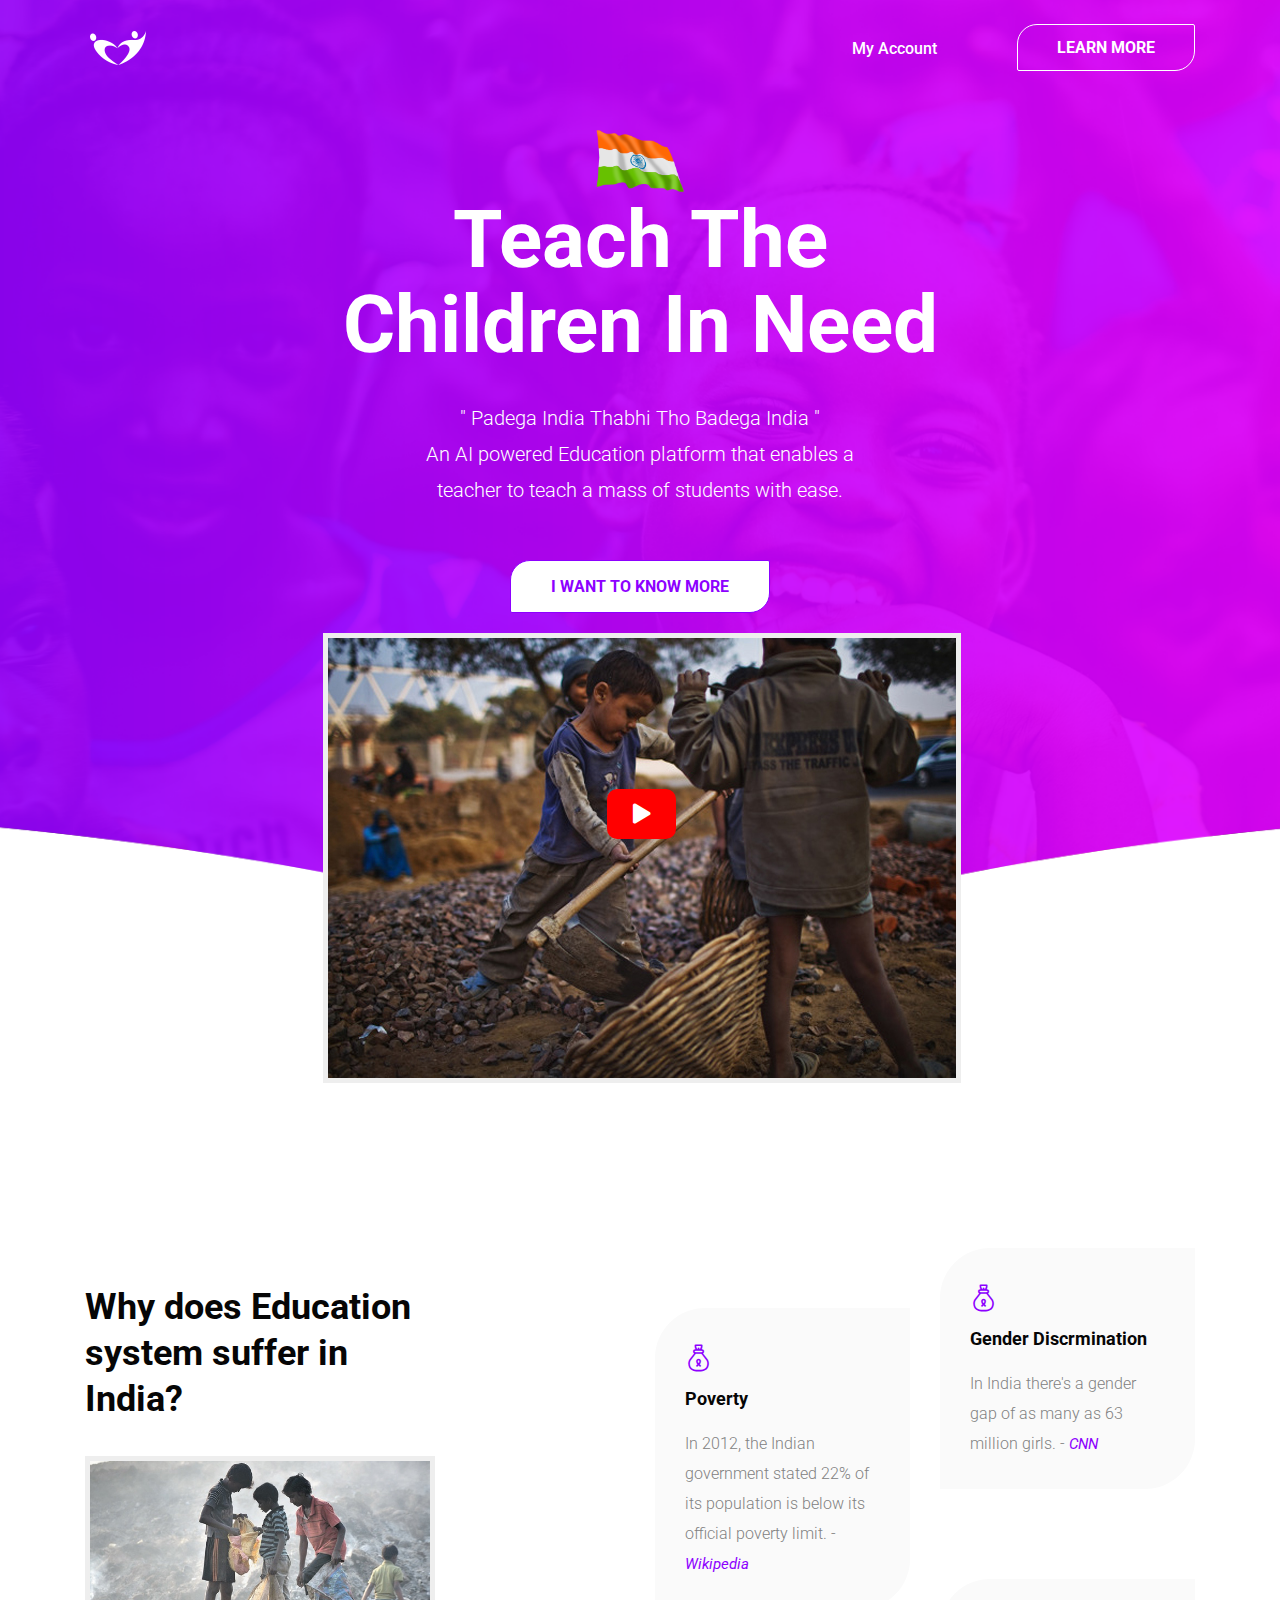
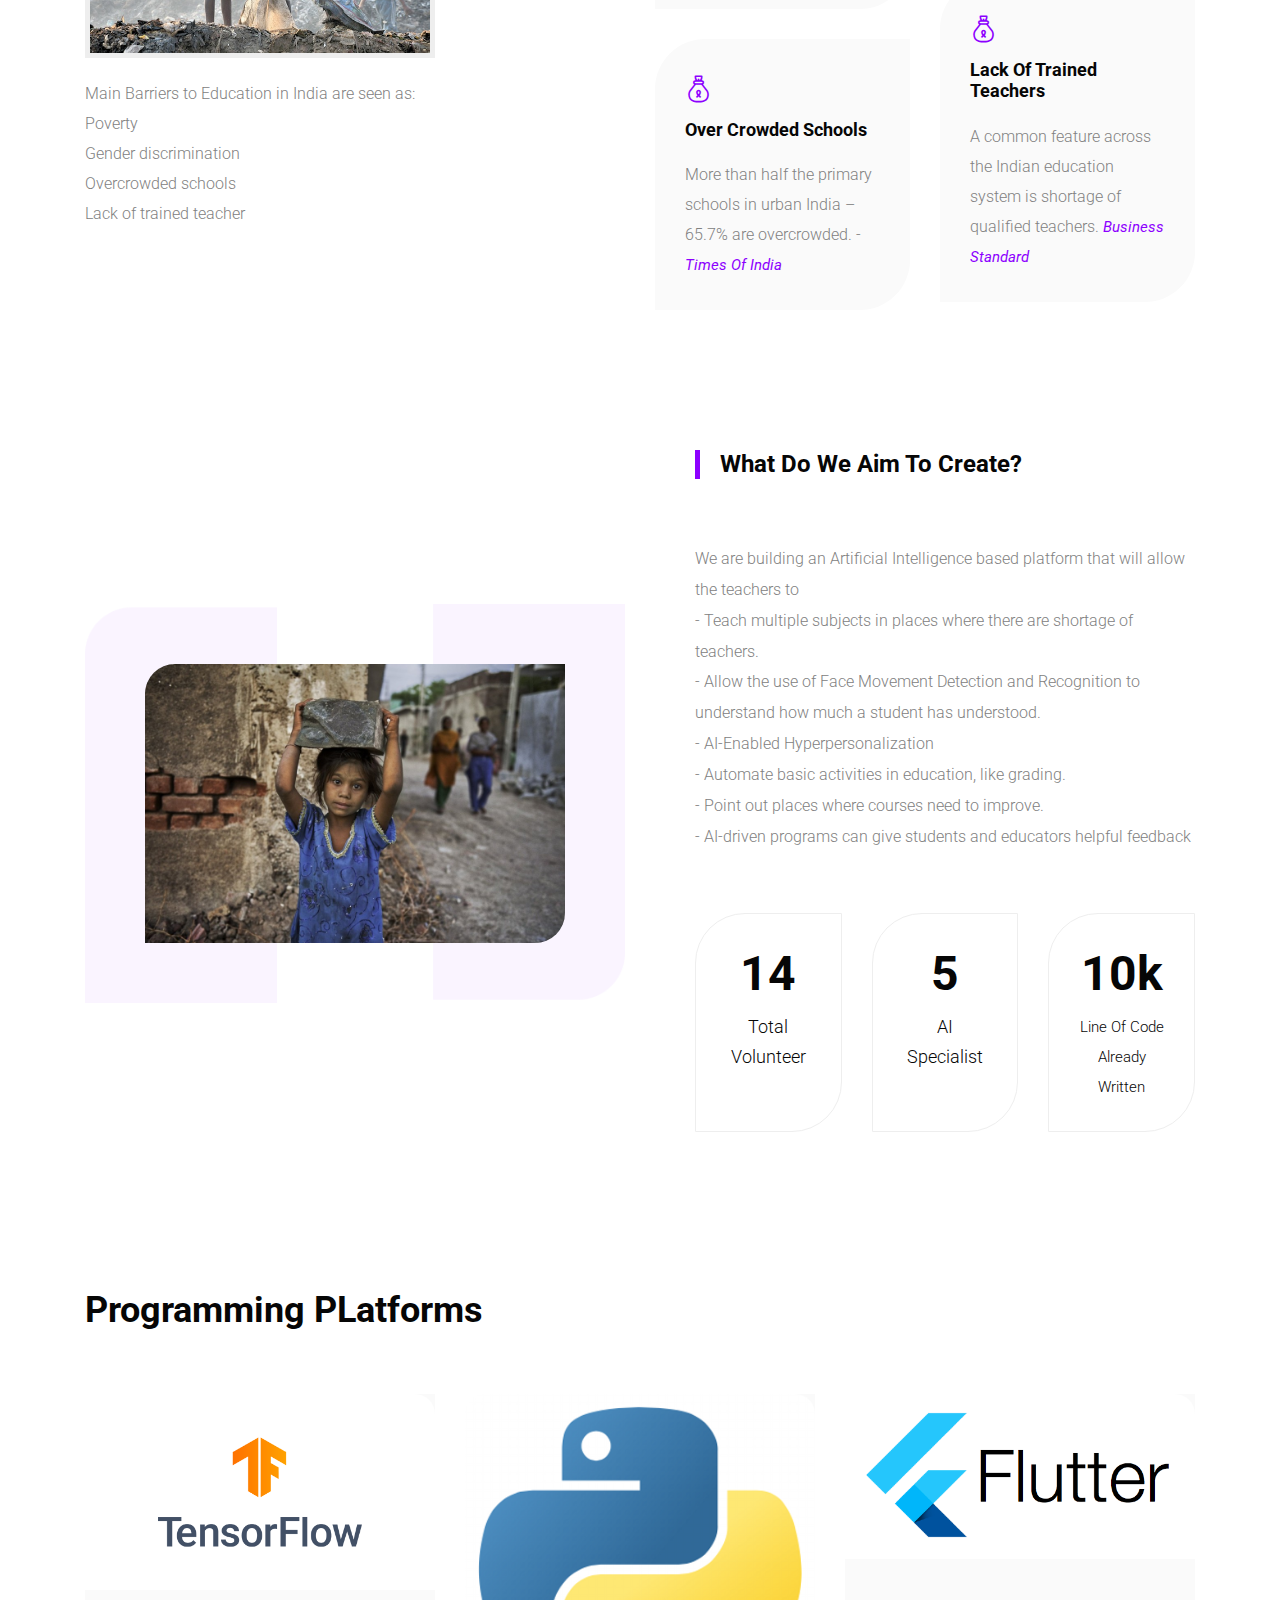
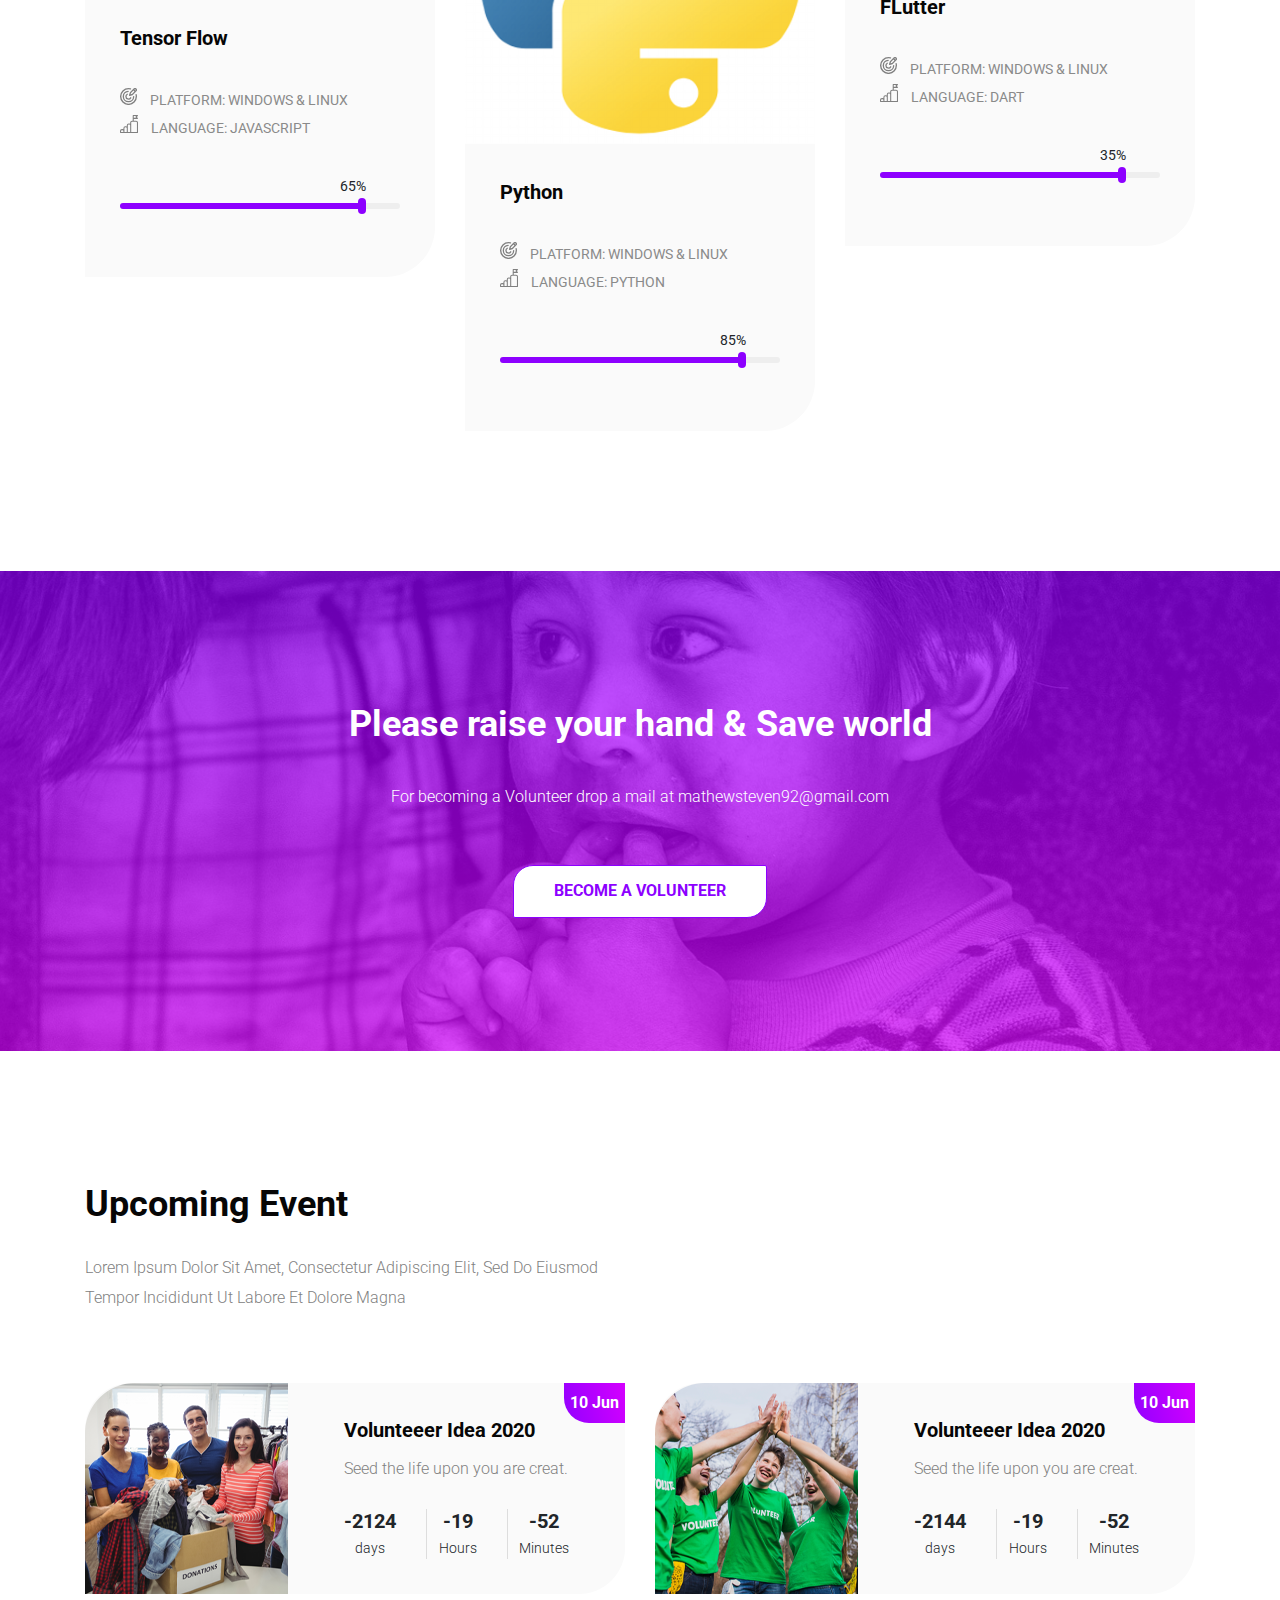
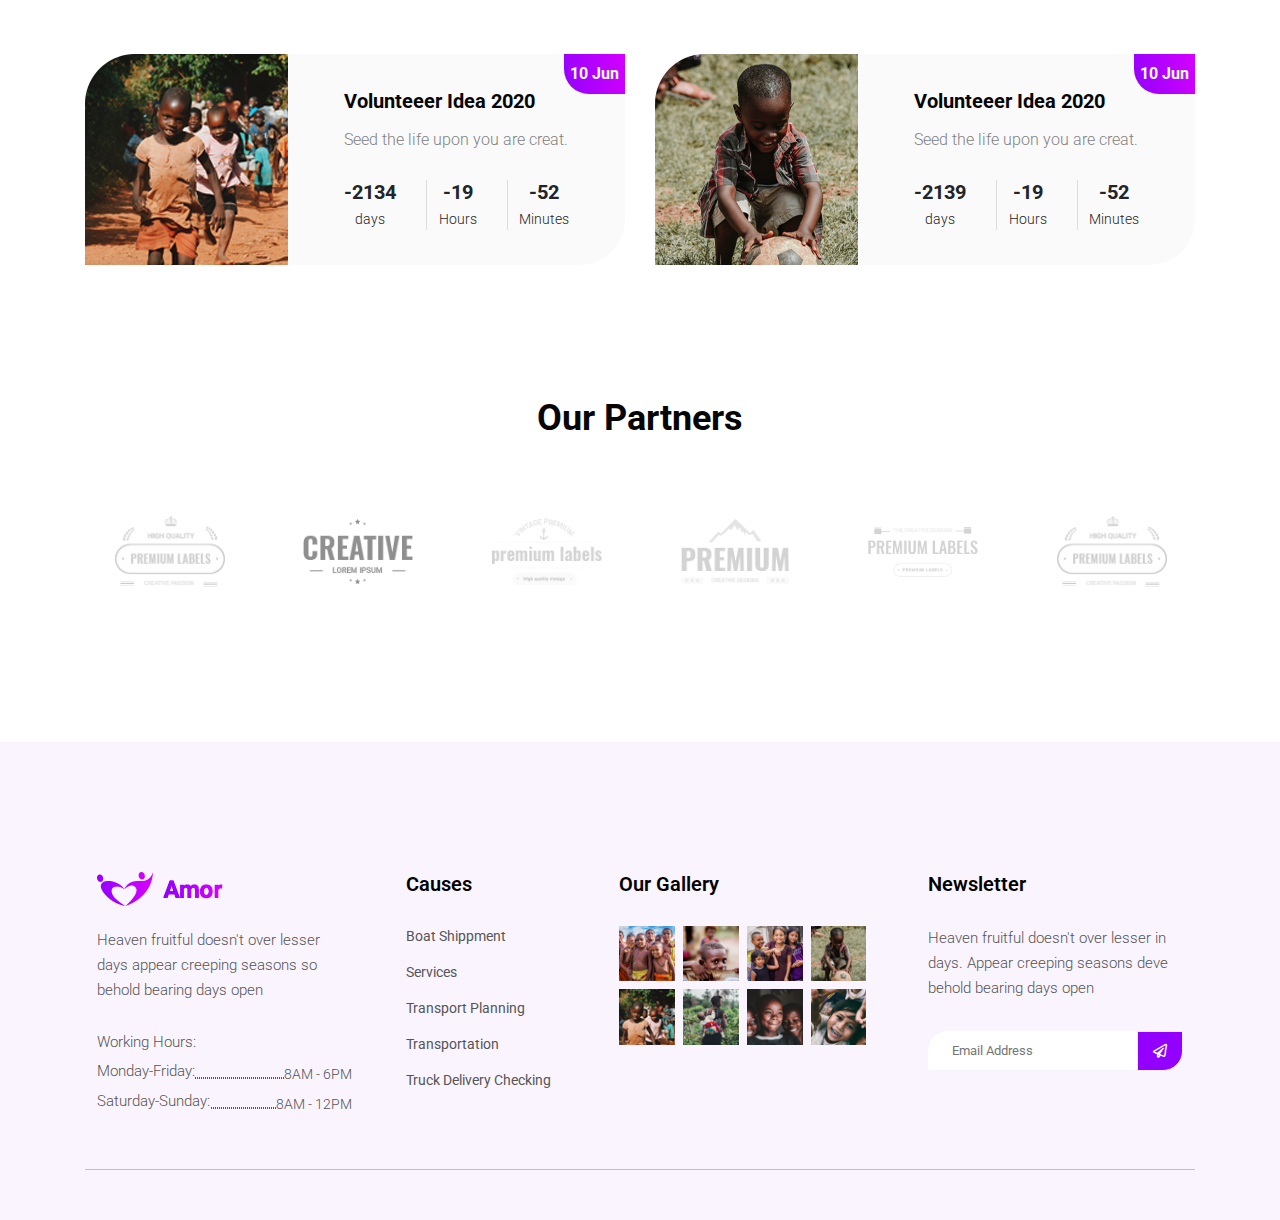
==== commit c1c7929f: "Chl ab padte hai" ====
--- a/index.html
+++ b/index.html
@@ -70,7 +70,7 @@
                 <div class="col-lg-7">
                     <div class="banner_text text-center">
                         <div class="banner_text_iner">
-                            <h1><img src="img/india.png" style="width: 10%; height: 10%"> Teach The <br>
+                            <h1><img src="img/india.png" style="width: 15%; height: 15%"><br/> Teach The <br>
                                 Children in Need </h1>
                             <p>" Padega India Thabhi Tho Badega India "<br/> An AI powered Education platform that enables a teacher to
                                 teach a mass of students with ease.
@@ -83,8 +83,8 @@
                 <div class="col-lg-7">
                     <div class="banner_video">
                         <div class="banner_video_iner">
-                            <br/><br/><br/>
-                            <img src="img/banner_video.png" alt="">
+                            <br/><br/><br/><br/>
+                            <img src="img/banner_video.png" alt="" style="border: 5px solid #eee">
                             <div class="extends_video">
                                 <a id="play-video_1" class="video-play-button popup-youtube"
                                     href="https://www.youtube.com/watch?v=pBFQdxA-apI">
@@ -105,14 +105,15 @@
             <div class="row justify-content-between align-items-center">
                 <div class="col-lg-4 col-sm-10">
                     <div class="service_text">
-                        <h2>We are CharityPress
-                            Funding Network
-                            Worldwide.</h2>
-                        <p>Lorem ipsum dolor sit amet, consectetur adipiscing elit,
-                            sed do eiusmod tempor incididunt ut labore et dolore magna
-                            Lorem ipsum dolor sit amet consectetur adipiscing elit,
-                            sed do eiusmod tempor incididunt ut labore et dolore magna </p>
-                        <a href="service.html" class="btn_3">learn more</a>
+                        <h2>Why does Education system suffer in India?</h2>
+                        <img src="img/child-labour.jpg" style="border:5px solid #eee">
+                        <br/><br/>
+                        <p>Main Barriers to Education in India are seen as: <br/>Poverty<br/>
+Gender discrimination<br/>
+Overcrowded schools<br/>
+Lack of trained teacher </p>
+
+                        
                     </div>
                 </div>
                 <div class="col-lg-7 col-xl-6">
@@ -121,33 +122,33 @@
                             <div class="col-lg-6 col-sm-6">
                                 <div class="single_service_text ">
                                     <i class="flaticon-money"></i>
-                                    <h4>Donation</h4>
-                                    <p>Lorem ipsum dolor sit amet consectetur elit seiusmod tempor incididunt</p>
-                                    <a href="#">donate now</a>
+                                    <h4>Poverty</h4>
+                                    <p>In 2012, the Indian government stated 22% of its population is below its official poverty limit. - <i style="font-size: 15px"><b>Wikipedia</b></i></p>
+                                    
                                 </div>
                             </div>
                             <div class="col-lg-6 col-sm-6">
                                 <div class="single_service_text">
                                     <i class="flaticon-money"></i>
-                                    <h4>Adopt A Child</h4>
-                                    <p>Lorem ipsum dolor sit amet consectetur elit seiusmod tempor incididunt</p>
-                                    <a href="#">contact us</a>
+                                    <h4>Gender Discrmination</h4>
+                                    <p >In India there's a gender gap of as many as 63 million girls. - <i style="font-size: 15px"><b>CNN</b></i></p>
+                                   
                                 </div>
                             </div>
                             <div class="col-lg-6 col-sm-6">
                                 <div class="single_service_text">
                                     <i class="flaticon-money"></i>
-                                    <h4>Become A Volunteer</h4>
-                                    <p>Lorem ipsum dolor sit amet consectetur elit seiusmod tempor incididunt</p>
-                                    <a href="#">read more</a>
+                                    <h4>Over Crowded Schools</h4>
+                                    <p>More than half the primary schools in urban India – 65.7% are overcrowded. - <i style="font-size: 15px"><b>Times Of India</b></i></p>
+                                    
                                 </div>
                             </div>
                             <div class="col-lg-6 col-sm-6">
                                 <div class="single_service_text">
                                     <i class="flaticon-money"></i>
-                                    <h4>Donation</h4>
-                                    <p>Lorem ipsum dolor sit amet consectetur elit seiusmod tempor incididunt</p>
-                                    <a href="#">donate now</a>
+                                    <h4>Lack Of Trained Teachers</h4>
+                                    <p>A common feature across the Indian education system is shortage of qualified teachers. <i style="font-size: 15px"><b>Business Standard</b></i></p>
+                                    
                                 </div>
                             </div>
                         </div>
@@ -170,40 +171,39 @@
                 <div class="col-lg-6">
                     <div class="about_us_text">
                         <h5>
-                            2000<br><span>since</span>
+                            What Do We Aim To Create?<br><span></span>
                         </h5>
-                        <h2>About Believe</h2>
-                        <p>According to the research firm Frost & Sullivan, the estimated
-                            size of the North American used test and measurement equipment
-                            market was $446.4 million in 2004 and is estimated to grow to
-                            $654.5 million by 2011. For over 50 years, companies and governments
-                            have procured used test and measurement instruments.</p>
+                        <h2></h2>
+                        <p>We are building an Artificial Intelligence based platform that will allow the teachers to<br/>
+                        - Teach multiple subjects in places where there are shortage of teachers.<br/>
+                        - Allow the use of Face Movement Detection and Recognition to understand how much a student has understood.<br/>
+                        - AI-Enabled Hyperpersonalization<br/>
+                        - Automate basic activities in education, like grading.<br/>
+                        - Point out places where courses need to improve.<br/>
+                        - AI-driven programs can give students and educators helpful feedback
+                    </p>
                         <div class="banner_item">
                             <div class="single_item">
-                                <h2> <span class="count">50</span>k</h2>
+                                <h2> <span class="count">14</span></h2>
                                 <h5>Total
                                     Volunteer</h5>
                             </div>
                             <div class="single_item">
-                                <h2><span class="count">25</span>k</h2>
-                                <h5>Successed
-                                    Mission</h5>
+                                <h2><span class="count">5</span></h2>
+                                <h5>AI
+                                    Specialist</h5>
                             </div>
                             <div class="single_item">
-                                <h2><span class="count">100</span>k</h2>
-                                <h5>Total
-                                    Collection</h5>
+                                <h2><span class="count">10</span>k</h2>
+                                <h5 style="font-size: 15px">Line Of Code
+                                    Already Written</h5>
                             </div>
                         </div>
                         
                     </div>
                    
                 </div>
-                <div class="col-lg-12">
-                    <div class="text-center about_btn">
-                            <a class="btn_3 " href="#">learn more</a>
-                    </div>
-                </div>
+                
             </div>
         </div>
     </section>
@@ -215,9 +215,8 @@
             <div class="row">
                 <div class="col-xl-5 col-md-8">
                     <div class="section_tittle">
-                        <h2>Our Causes</h2>
-                        <p>Lorem ipsum dolor sit amet, consectetur adipiscing elit,
-                            sed do eiusmod tempor incididunt ut labore et dolore magna </p>
+                        <h2>Programming PLatforms</h2>
+                        <p></p>
 
                     </div>
                 </div>
@@ -230,19 +229,18 @@
                             <div class="card-body">
 
                                 <a href="#">
-                                    <h5 class="card-title">Fourth created forth fill
-                                        created subdue be </h5>
+                                    <h5 class="card-title">Tensor Flow</h5>
                                 </a>
                                 <ul>
-                                    <li><img src="img/icon/passion_1.svg" alt=""> Goal: $2500</li>
-                                    <li><img src="img/icon/passion_2.svg" alt=""> Raised: $1533</li>
+                                    <li><img src="img/icon/passion_1.svg" alt=""> Platform: Windows & Linux </li>
+                                    <li><img src="img/icon/passion_2.svg" alt=""> Language: Javascript</li>
                                 </ul>
                                 <div class="skill">
                                         <div class="skill-bar skill11 wow slideInLeft animated">
-                                            <span class="skill-count11">75%</span>
+                                            <span class="skill-count11">65%</span>
                                         </div>
                                     </div>
-                                <a href="#" class="btn_2">read more</a>
+                                
                             </div>
                         </div>
                     </div>
@@ -253,19 +251,18 @@
                             <img src="img/passion/passion_2.png" class="card-img-top" alt="blog">
                             <div class="card-body">
                                 <a href="#">
-                                    <h5 class="card-title">Fourth created forth fill
-                                        created subdue be </h5>
+                                    <h5 class="card-title">Python </h5>
                                 </a>
                                 <ul>
-                                    <li><img src="img/icon/passion_1.svg" alt=""> Goal: $2500</li>
-                                    <li><img src="img/icon/passion_2.svg" alt=""> Raised: $1533</li>
+                                    <li><img src="img/icon/passion_1.svg" alt=""> Platform: Windows & Linux</li>
+                                    <li><img src="img/icon/passion_2.svg" alt=""> Language: Python</li>
                                 </ul>
                                 <div class="skill">
                                         <div class="skill-bar skill11 wow slideInLeft animated">
-                                            <span class="skill-count11">75%</span>
+                                            <span class="skill-count11">85%</span>
                                         </div>
                                     </div>
-                                <a href="#" class="btn_2">read more</a>
+                                
 
                             </div>
                         </div>
@@ -277,19 +274,18 @@
                             <img src="img/passion/passion_3.png" class="card-img-top" alt="blog">
                             <div class="card-body">
                                 <a href="#">
-                                    <h5 class="card-title">Fourth created forth fill
-                                        created subdue be </h5>
+                                    <h5 class="card-title">FLutter</h5>
                                 </a>
                                 <ul>
-                                    <li><img src="img/icon/passion_1.svg" alt=""> Goal: $2500</li>
-                                    <li><img src="img/icon/passion_2.svg" alt=""> Raised: $1533</li>
+                                    <li><img src="img/icon/passion_1.svg" alt=""> Platform: Windows & Linux</li>
+                                    <li><img src="img/icon/passion_2.svg" alt=""> Language: Dart</li>
                                 </ul>
                                 <div class="skill">
                                         <div class="skill-bar skill11 wow slideInLeft animated">
-                                            <span class="skill-count11">75%</span>
+                                            <span class="skill-count11">35%</span>
                                         </div>
                                     </div>
-                                <a href="#" class="btn_2">read more</a>
+                               
                             </div>
                         </div>
                     </div>
@@ -306,9 +302,7 @@
                 <div class="col-md-8 col-lg-8">
                     <div class="intro_video_iner text-center">
                         <h2>Please raise your hand & Save world </h2>
-                        <p>Lorem ipsum dolor sit amet, consectetur adipiscing elit,
-                            sed do eiusmod tempor incididunt ut labore et dolore magna
-                            aliqua. Quis ipsum suspendisse ultrices gravida.</p>
+                        <p>For becoming a Volunteer drop a mail at mathewsteven92@gmail.com</p>
                         <a href="#" class="btn_2">Become a Volunteer</a>
                     </div>
                 </div>
@@ -397,85 +391,7 @@
     <!--::event_part end::-->
 
     <!--::blog_part start::-->
-    <section class="blog_part padding_bottom">
-        <div class="container">
-            <div class="row justify-content-center">
-                <div class="col-xl-6 col-md-8">
-                    <div class="section_tittle text-center">
-                        <h2>Blog Post</h2>
-                        <p>Lorem ipsum dolor sit amet, consectetur adipiscing elit,
-                            sed do eiusmod tempor incididunt ut labore et dolore magna </p>
-                    </div>
-                </div>
-            </div>
-            <div class="row">
-                <div class="col-lg-4 col-sm-6">
-                    <div class="single_blog">
-                        <div class="appartment_img">
-                            <img src="img/blog/blog_1.png" alt="">
-                        </div>
-                        <div class="single_appartment_content">
-                            <a href="blog.html">
-                                <h4>First cattle which earthcan get
-                                    and see what
-
-                                </h4>
-                            </a>
-                            <p>et dolore magna aliqua. Quis ipsum susp endisse ultrices gravida.
-                                Risus com modo viverra maecenas accumsan lacus vel. </p>
-                            <ul class="list-unstyled">
-                                <li><a href=""> <span class="flaticon-calendar"></span> </a> May 10, 2019</li>
-                                <li><a href=""> <span class="flaticon-comment"></span> </a> 1 comments</li>
-                            </ul>
-                        </div>
-                    </div>
-                </div>
-                <div class="col-lg-4 col-sm-6">
-                    <div class="single_blog">
-                        <div class="appartment_img">
-                            <img src="img/blog/blog_2.png" alt="">
-                        </div>
-                        <div class="single_appartment_content">
-                            <a href="blog.html">
-                                <h4>First cattle which earthcan get
-                                    and see what
-
-                                </h4>
-                            </a>
-                            <p>et dolore magna aliqua. Quis ipsum susp endisse ultrices gravida.
-                                Risus com modo viverra maecenas accumsan lacus vel.
-                            </p>
-                            <ul class="list-unstyled">
-                                <li><a href=""> <span class="flaticon-calendar"></span> </a> May 10, 2019</li>
-                                <li><a href=""> <span class="flaticon-comment"></span> </a> 1 comments</li>
-                            </ul>
-                        </div>
-                    </div>
-                </div>
-                <div class="col-lg-4 col-sm-6">
-                    <div class="single_blog">
-                        <div class="appartment_img">
-                            <img src="img/blog/blog_3.png" alt="">
-                        </div>
-                        <div class="single_appartment_content">
-                            <a href="blog.html">
-                                <h4>First cattle which earthcan get
-                                    and see what
-                                </h4>
-                            </a>
-                            <p>et dolore magna aliqua. Quis ipsum susp endisse ultrices gravida.
-                                Risus com modo viverra maecenas accumsan lacus vel.
-                            </p>
-                            <ul class="list-unstyled">
-                                <li><a href=""> <span class="flaticon-calendar"></span> </a> May 10, 2019</li>
-                                <li><a href=""> <span class="flaticon-comment"></span> </a> 1 comments</li>
-                            </ul>
-                        </div>
-                    </div>
-                </div>
-            </div>
-        </div>
-    </section>
+    
     <!--::blog_part end::-->
 
     <!--::our client part start::-->
@@ -484,7 +400,7 @@
             <div class="row justify-content-center">
                 <div class="col-xl-6">
                     <div class="section_tittle text-center">
-                        <h2>Who Donate us</h2>
+                        <h2>Our Partners</h2>
                     </div>
                 </div>
             </div>
@@ -597,25 +513,7 @@
                 </div>
             </div>
             <hr>
-            <div class="row">
-                <div class="col-lg-6">
-                    <div class="copyright_text">
-                        <P><!-- Link back to Colorlib can't be removed. Template is licensed under CC BY 3.0. -->
-Copyright &copy;<script>document.write(new Date().getFullYear());</script> All rights reserved | This template is made with <i class="ti-heart" aria-hidden="true"></i> by <a href="https://colorlib.com" target="_blank">Colorlib</a>
-<!-- Link back to Colorlib can't be removed. Template is licensed under CC BY 3.0. --></P>
-                    </div>
-                </div>
-                <div class="col-lg-6">
-                    <div class="footer_icon social_icon">
-                        <ul class="list-unstyled">
-                            <li><a href="#" class="single_social_icon"><i class="fab fa-facebook-f"></i></a></li>
-                            <li><a href="#" class="single_social_icon"><i class="fab fa-twitter"></i></a></li>
-                            <li><a href="#" class="single_social_icon"><i class="fas fa-globe"></i></a></li>
-                            <li><a href="#" class="single_social_icon"><i class="fab fa-behance"></i></a></li>
-                        </ul>
-                    </div>
-                </div>
-            </div>
+            
         </div>
     </footer>
     <!--::footer_part end::-->
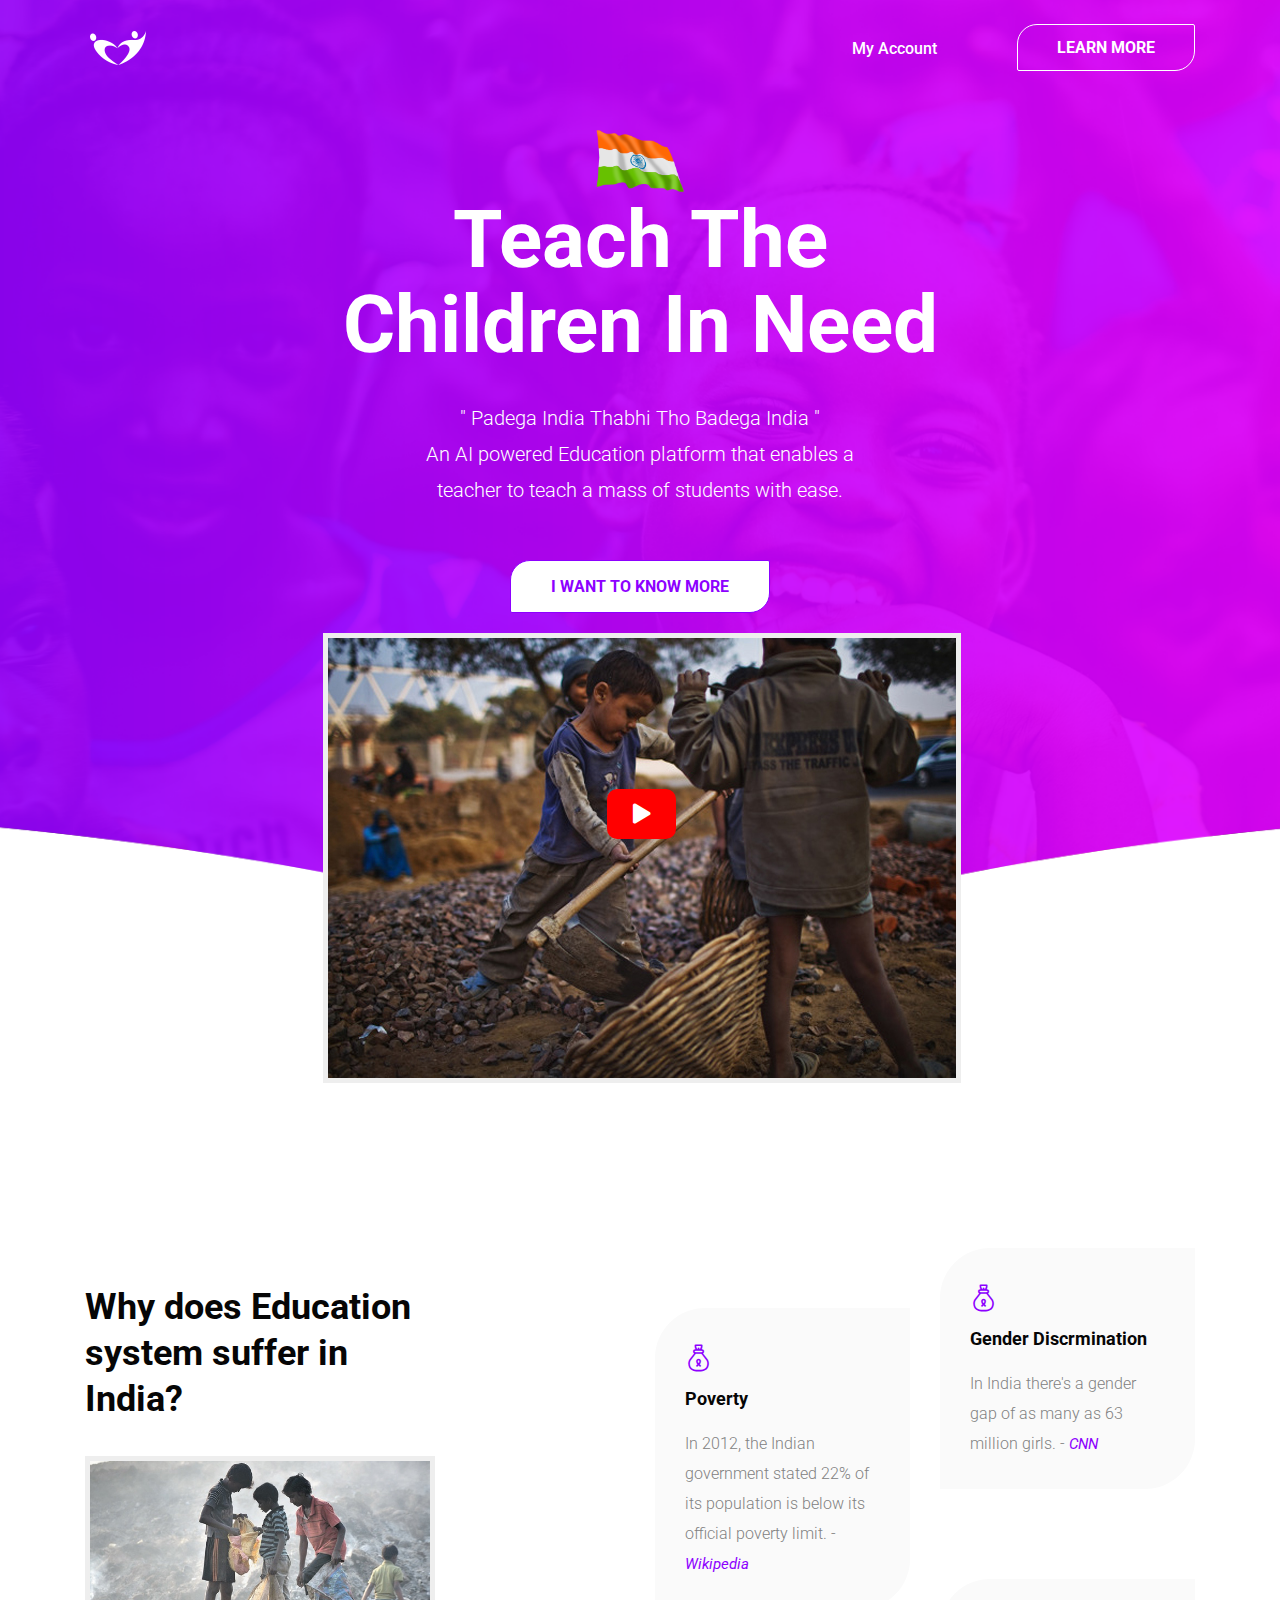
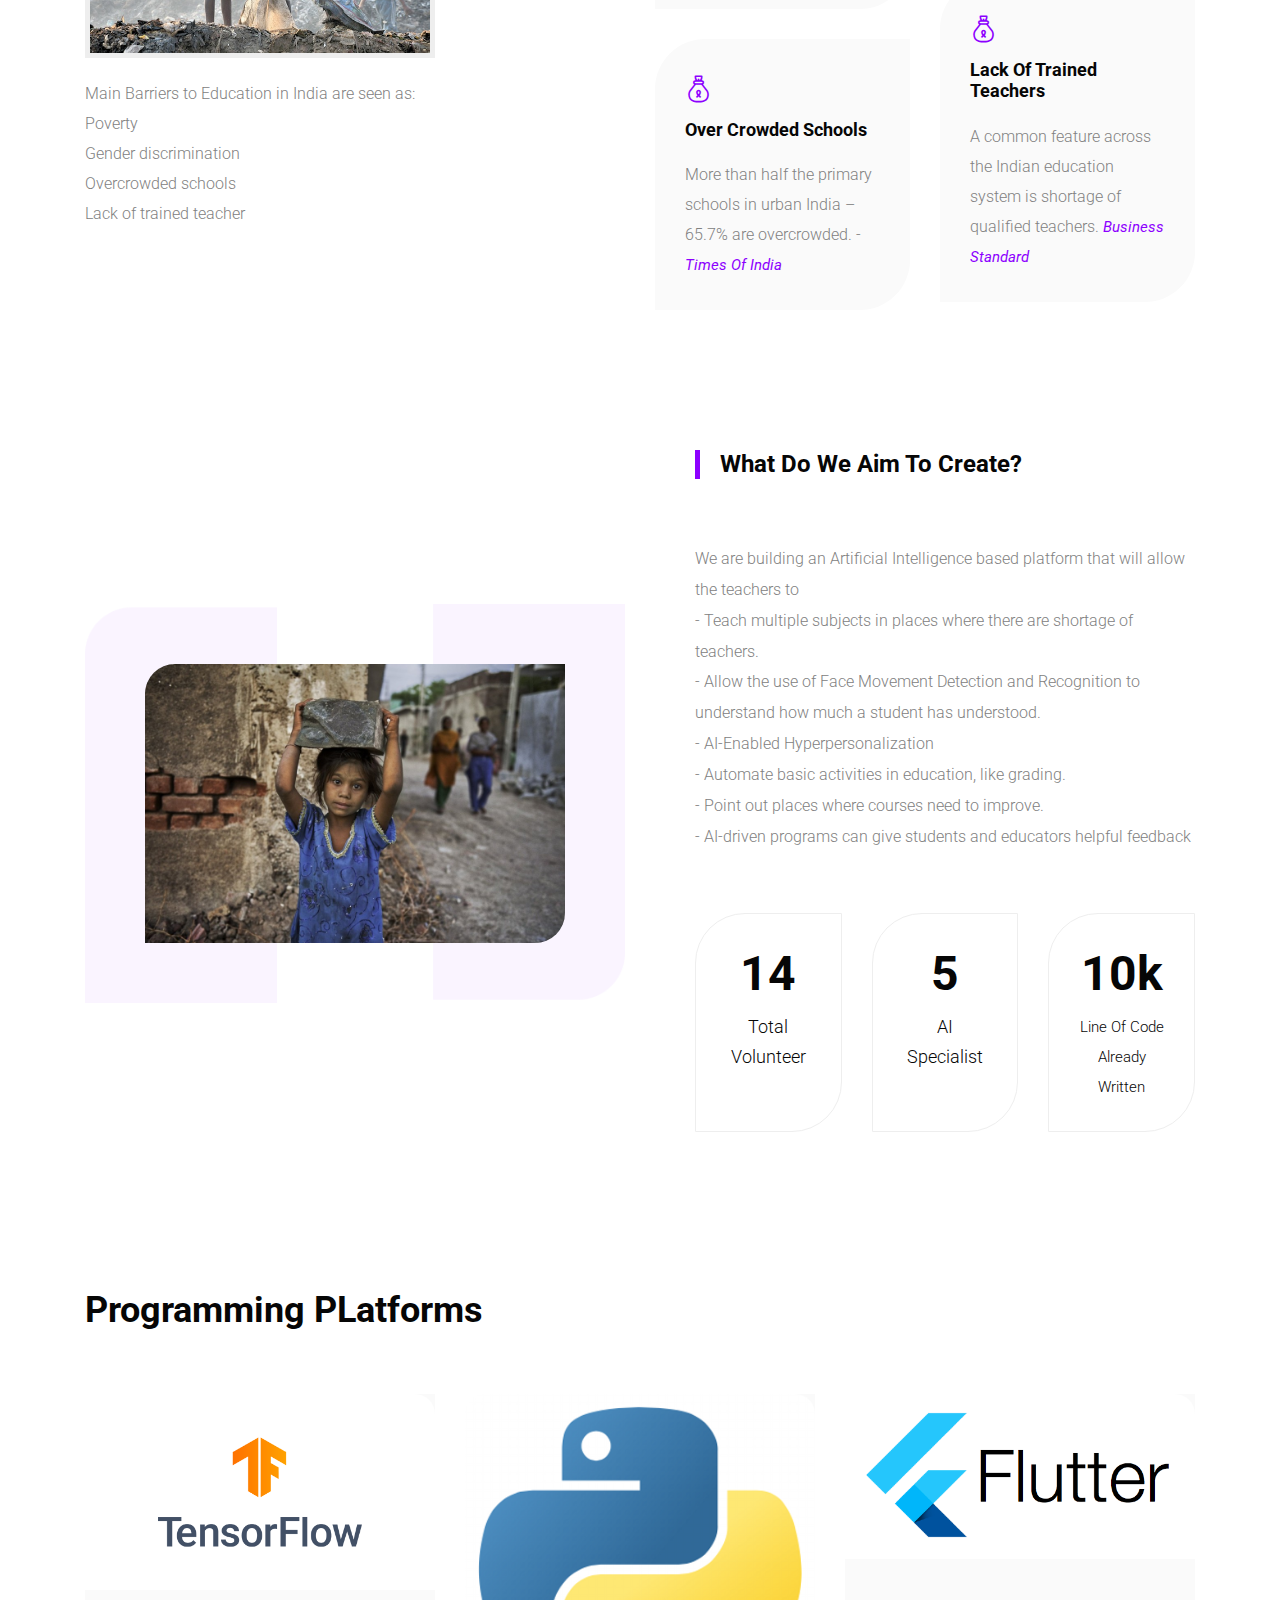
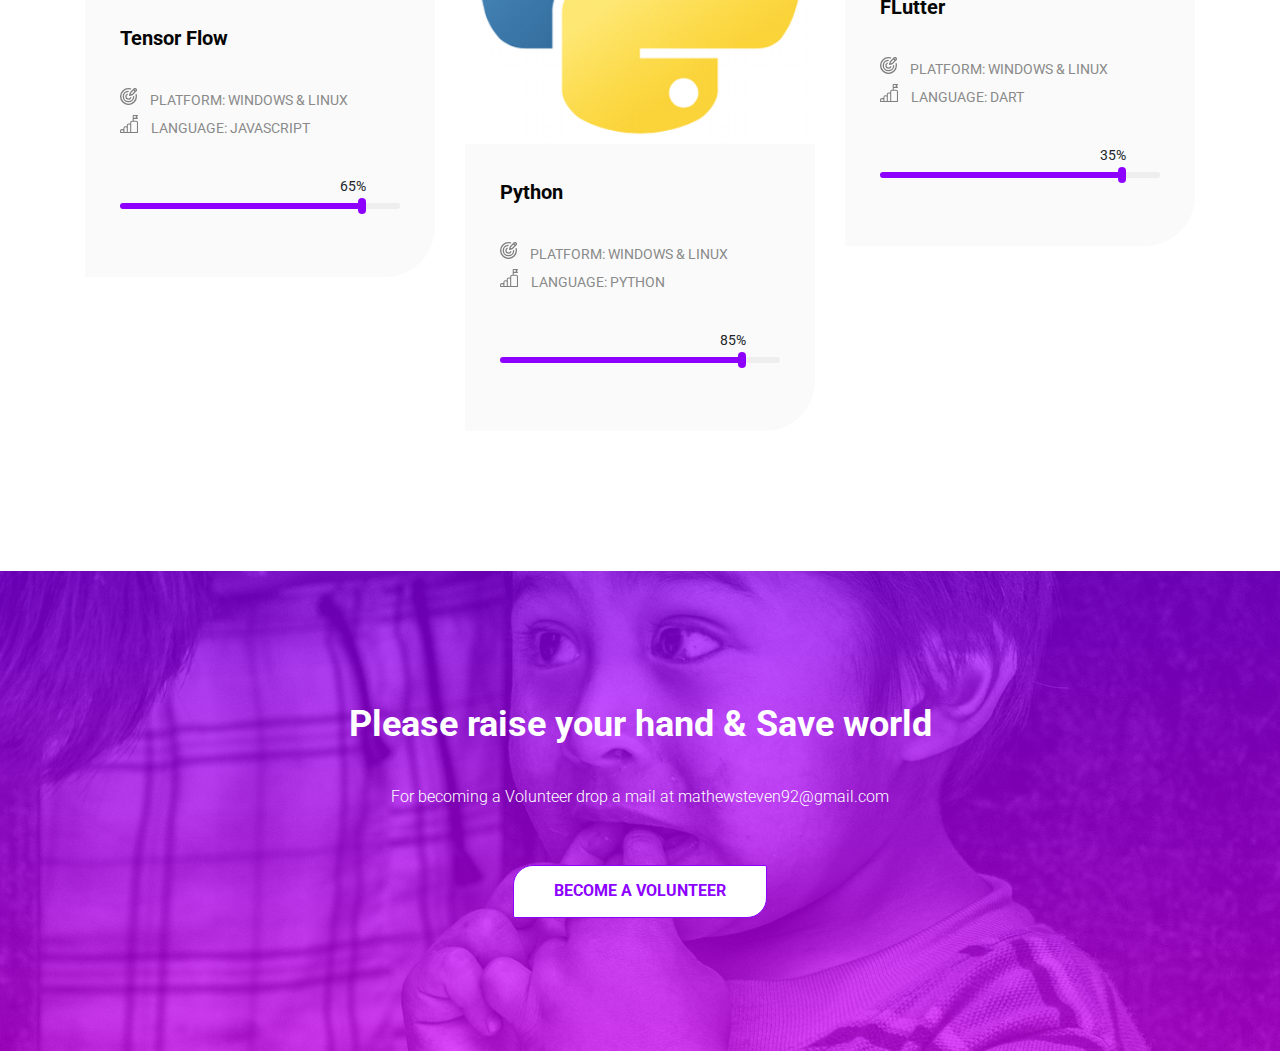
==== commit e42c9399: "Update index.html" ====
--- a/index.html
+++ b/index.html
@@ -311,211 +311,9 @@
     </section>
     <!-- intro_video_bg part start-->
 
-    <!--::event_part start::-->
-    <section class="event_part">
-        <div class="container">
-            <div class="row">
-                <div class="col-xl-6 col-md-8">
-                    <div class="section_tittle">
-                        <h2>Upcoming Event</h2>
-                        <p>Lorem ipsum dolor sit amet, consectetur adipiscing elit,
-                            sed do eiusmod tempor incididunt ut labore et dolore magna </p>
-                    </div>
-                </div>
-            </div>
-            <div class="row">
-                <div class="col-sm-6">
-                    <div class="single_event media">
-                        <img src="img/event_1.png" class="align-self-center" alt="...">
-                        <div class="tricker">10 Jun</div>
-                        <div class="media-body align-self-center">
-                            <h5 class="mt-0">Volunteeer Idea 2020</h5>
-                            <p>Seed the life upon you are creat.</p>
-                            <ul>
-                                <li><span id="days"></span>days</li>
-                                <li><span id="hours"></span>Hours</li>
-                                <li><span id="minutes"></span>Minutes</li>
-                            </ul>
-                        </div>
-                    </div>
-                </div>
-                <div class="col-sm-6">
-                    <div class="single_event media">
-                        <img src="img/event_2.png" class="align-self-center" alt="...">
-                        <div class="tricker">10 Jun</div>
-                        <div class="media-body align-self-center">
-                            <h5 class="mt-0">Volunteeer Idea 2020</h5>
-                            <p>Seed the life upon you are creat.</p>
-                            <ul>
-                                <li><span id="days1"></span>days</li>
-                                <li><span id="hours1"></span>Hours</li>
-                                <li><span id="minutes1"></span>Minutes</li>
-                            </ul>
-
-                        </div>
-                    </div>
-                </div>
-                <div class="col-sm-6">
-                    <div class="single_event media">
-                        <img src="img/event_3.png" class="align-self-center" alt="...">
-                        <div class="tricker">10 Jun</div>
-                        <div class="media-body align-self-center">
-                            <h5 class="mt-0">Volunteeer Idea 2020</h5>
-                            <p>Seed the life upon you are creat.</p>
-                            <ul>
-                                <li><span id="days2"></span>days</li>
-                                <li><span id="hours2"></span>Hours</li>
-                                <li><span id="minutes2"></span>Minutes</li>
-                            </ul>
-                        </div>
-                    </div>
-                </div>
-                <div class="col-sm-6">
-                    <div class="single_event media">
-                        <img src="img/event_4.png" class="align-self-center" alt="...">
-                        <div class="tricker">10 Jun</div>
-                        <div class="media-body align-self-center">
-                            <h5 class="mt-0">Volunteeer Idea 2020</h5>
-                            <p>Seed the life upon you are creat.</p>
-                            <ul>
-                                <li><span id="days3"></span>days</li>
-                                <li><span id="hours3"></span>Hours</li>
-                                <li><span id="minutes3"></span>Minutes</li>
-                            </ul>
-                        </div>
-                    </div>
-                </div>
-            </div>
-        </div>
-    </section>
-    <!--::event_part end::-->
-
-    <!--::blog_part start::-->
-    
-    <!--::blog_part end::-->
-
-    <!--::our client part start::-->
-    <section class="client_part padding_bottom">
-        <div class="container">
-            <div class="row justify-content-center">
-                <div class="col-xl-6">
-                    <div class="section_tittle text-center">
-                        <h2>Our Partners</h2>
-                    </div>
-                </div>
-            </div>
-            <div class="row align-items-center">
-                <div class="col-lg-12">
-                    <div class="client_logo owl-carousel">
-                        <div class="single_client_logo">
-                            <img src="img/client_logo/Logo_1.png" alt="">
-                        </div>
-                        <div class="single_client_logo">
-                            <img src="img/client_logo/Logo_2.png" alt="">
-                        </div>
-                        <div class="single_client_logo">
-                            <img src="img/client_logo/Logo_3.png" alt="">
-                        </div>
-                        <div class="single_client_logo">
-                            <img src="img/client_logo/Logo_4.png" alt="">
-                        </div>
-                        <div class="single_client_logo">
-                            <img src="img/client_logo/Logo_5.png" alt="">
-                        </div>
-                    </div>
-                </div>
-            </div>
-        </div>
-    </section>
+  
     <!--::our client part end::-->
 
-    <!--::footer_part start::-->
-    <footer class="footer_part">
-        <div class="container">
-            <div class="row justify-content-around">
-                <div class="col-sm-6 col-lg-3">
-                    <div class="single_footer_part">
-                        <img src="img/footer_logo.png" class="footer_logo" alt="">
-                        <p>Heaven fruitful doesn't over lesser days appear creeping seasons so behold bearing days open
-                        </p>
-                        <div class="work_hours">
-                            <h5>Working Hours:</h5>
-                            <ul>
-                                <li> <p> Monday-Friday:</p> <span> 8AM - 6PM</span></li>
-                                <li> <p>Saturday-Sunday:</p> <span> 8AM - 12PM</span></li>
-                            </ul>
-                        </div>
-                    </div>
-                </div>
-                <div class="col-sm-6 col-lg-2">
-                    <div class="single_footer_part">
-                        <h4>Causes</h4>
-                        <ul class="list-unstyled">
-                            <li><a href="">Boat Shippment</a></li>
-                            <li><a href="">Services</a></li>
-                            <li><a href="">Transport Planning</a></li>
-                            <li><a href="">Transportation</a></li>
-                            <li><a href="">Truck Delivery Checking</a></li>
-                        </ul>
-                    </div>
-                </div>
-                <div class="col-sm-6 col-lg-3">
-                    <div class="single_footer_part footer_3">
-                        <h4> our Gallery</h4>
-                        <div class="footer_img">
-                            <div class="single_footer_img">
-                                <img src="img/footer_img/footer_img_1.png" alt="">
-                            </div>
-                            <div class="single_footer_img">
-                                <img src="img/footer_img/footer_img_2.png" alt="">
-                            </div>
-                            <div class="single_footer_img">
-                                <img src="img/footer_img/footer_img_3.png" alt="">
-                            </div>
-                            <div class="single_footer_img">
-                                <img src="img/footer_img/footer_img_4.png" alt="">
-                            </div>
-                            <div class="single_footer_img">
-                                <img src="img/footer_img/footer_img_5.png" alt="">
-                            </div>
-                            <div class="single_footer_img">
-                                <img src="img/footer_img/footer_img_6.png" alt="">
-                            </div>
-                            <div class="single_footer_img">
-                                <img src="img/footer_img/footer_img_7.png" alt="">
-                            </div>
-                            <div class="single_footer_img">
-                                <img src="img/footer_img/footer_img_8.png" alt="">
-                            </div>
-                        </div>
-                    </div>
-                </div>
-                <div class="col-sm-6 col-lg-3">
-                    <div class="single_footer_part">
-                        <h4>Newsletter</h4>
-                        <p>Heaven fruitful doesn't over lesser in days. Appear creeping seasons deve behold bearing days
-                            open
-                        </p>
-                        <div id="mc_embed_signup">
-                            <form target="_blank"
-                                action="https://spondonit.us12.list-manage.com/subscribe/post?u=1462626880ade1ac87bd9c93a&amp;id=92a4423d01"
-                                method="get" class="subscribe_form relative mail_part" required>
-                                <input type="email" name="email" id="newsletter-form-email" placeholder="Email Address"
-                                    class="placeholder hide-on-focus" onfocus="this.placeholder = ''"
-                                    onblur="this.placeholder = ' Email Address '" required="" type="email">
-                                <button type="submit" name="submit" id="newsletter-submit"
-                                    class="email_icon newsletter-submit button-contactForm"><i
-                                        class="far fa-paper-plane"></i></button>
-                                <div class="mt-10 info"></div>
-                            </form>
-                        </div>
-                    </div>
-                </div>
-            </div>
-            <hr>
-            
-        </div>
-    </footer>
     <!--::footer_part end::-->
 
     <!-- jquery plugins here-->
@@ -552,4 +350,4 @@
     <script src="js/custom.js"></script>
 </body>
 
-</html>+</html>
